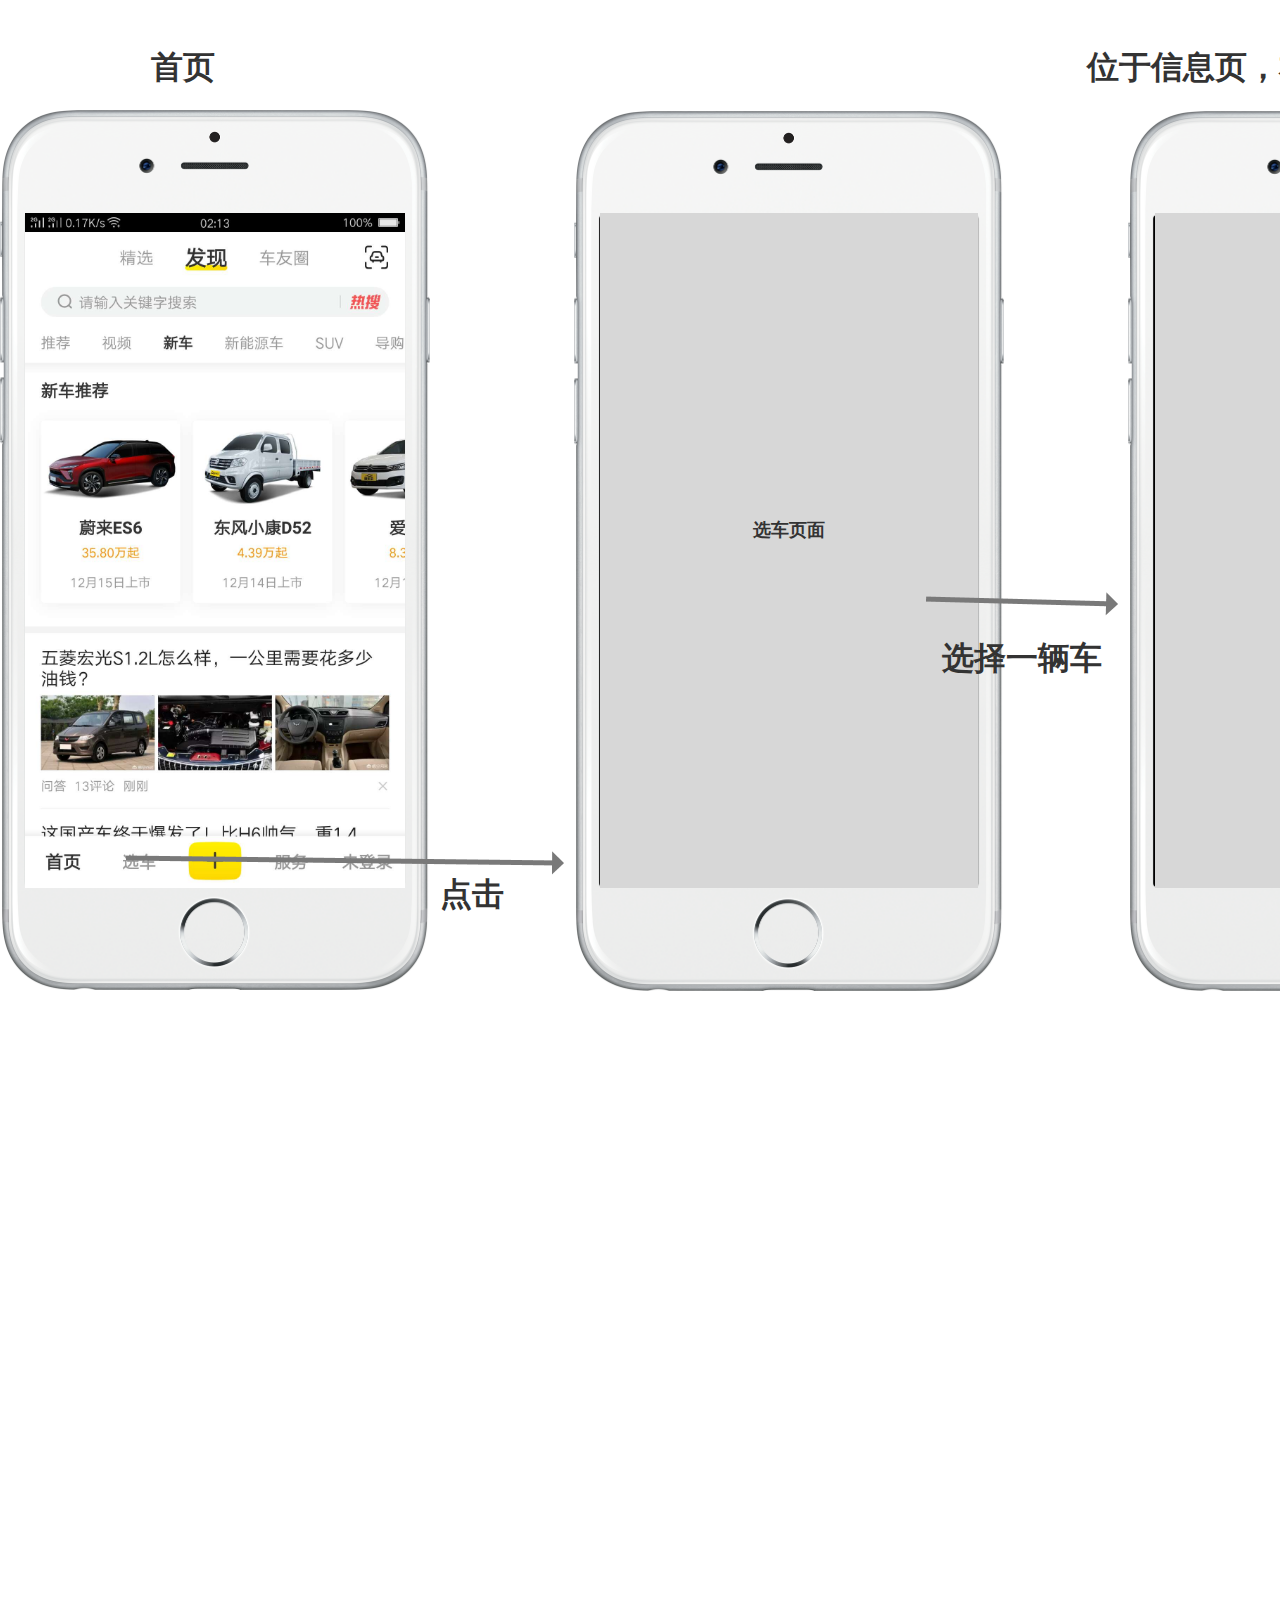
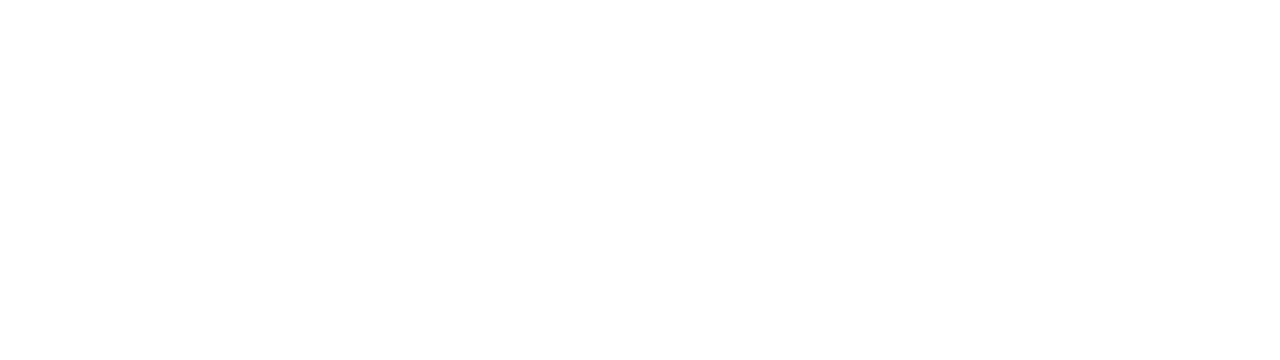
==== new_page_1.html @ f0fcb264 "更改" ====
﻿<!DOCTYPE html>
<html>
  <head>
    <title>New Page 1</title>
    <meta http-equiv="X-UA-Compatible" content="IE=edge"/>
    <meta http-equiv="content-type" content="text/html; charset=utf-8"/>
    <meta name="apple-mobile-web-app-capable" content="yes"/>
    <link href="resources/css/jquery-ui-themes.css" type="text/css" rel="stylesheet"/>
    <link href="resources/css/axure_rp_page.css" type="text/css" rel="stylesheet"/>
    <link href="data/styles.css" type="text/css" rel="stylesheet"/>
    <link href="files/new_page_1/styles.css" type="text/css" rel="stylesheet"/>
    <script src="resources/scripts/jquery-1.7.1.min.js"></script>
    <script src="resources/scripts/jquery-ui-1.8.10.custom.min.js"></script>
    <script src="resources/scripts/prototypePre.js"></script>
    <script src="data/document.js"></script>
    <script src="resources/scripts/prototypePost.js"></script>
    <script src="files/new_page_1/data.js"></script>
    <script type="text/javascript">
      $axure.utils.getTransparentGifPath = function() { return 'resources/images/transparent.gif'; };
      $axure.utils.getOtherPath = function() { return 'resources/Other.html'; };
      $axure.utils.getReloadPath = function() { return 'resources/reload.html'; };
    </script>
  </head>
  <body>
    <div id="base" class="">

      <!-- Unnamed (图片) -->
      <div id="u0" class="ax_default _图片1">
        <img id="u0_img" class="img " src="images/new_page_1/u0.png"/>
      </div>

      <!-- Unnamed (图片) -->
      <div id="u1" class="ax_default _图片">
        <img id="u1_img" class="img " src="images/new_page_1/u1.jpg"/>
      </div>

      <!-- Unnamed (矩形) -->
      <div id="u2" class="ax_default _一级标题">
        <div id="u2_div" class=""></div>
        <div id="u2_text" class="text ">
          <p><span>首页</span></p>
        </div>
      </div>

      <!-- Unnamed (形状) -->
      <div id="u3" class="ax_default arrow">
        <img id="u3_img" class="img " src="images/new_page_1/u3.png"/>
      </div>

      <!-- Unnamed (矩形) -->
      <div id="u4" class="ax_default _一级标题">
        <div id="u4_div" class=""></div>
        <div id="u4_text" class="text ">
          <p><span>点击</span></p>
        </div>
      </div>

      <!-- Unnamed (图片) -->
      <div id="u5" class="ax_default _图片1">
        <img id="u5_img" class="img " src="images/new_page_1/u0.png"/>
      </div>

      <!-- Unnamed (矩形) -->
      <div id="u6" class="ax_default box_3">
        <div id="u6_div" class=""></div>
      </div>

      <!-- Unnamed (矩形) -->
      <div id="u7" class="ax_default _三级标题">
        <div id="u7_div" class=""></div>
        <div id="u7_text" class="text ">
          <p><span>选车页面</span></p>
        </div>
      </div>

      <!-- Unnamed (图片) -->
      <div id="u8" class="ax_default _图片1">
        <img id="u8_img" class="img " src="images/new_page_1/u0.png"/>
      </div>

      <!-- Unnamed (形状) -->
      <div id="u9" class="ax_default arrow">
        <img id="u9_img" class="img " src="images/new_page_1/u9.png"/>
      </div>

      <!-- Unnamed (矩形) -->
      <div id="u10" class="ax_default _一级标题">
        <div id="u10_div" class=""></div>
        <div id="u10_text" class="text ">
          <p><span>选择一辆车</span></p>
        </div>
      </div>

      <!-- Unnamed (矩形) -->
      <div id="u11" class="ax_default box_3">
        <div id="u11_div" class=""></div>
      </div>

      <!-- Unnamed (矩形) -->
      <div id="u12" class="ax_default _三级标题">
        <div id="u12_div" class=""></div>
        <div id="u12_text" class="text ">
          <p><span>车辆信息页</span></p>
        </div>
      </div>

      <!-- Unnamed (椭圆形) -->
      <div id="u13" class="ax_default ellipse">
        <img id="u13_img" class="img " src="images/new_page_1/u13.png"/>
        <div id="u13_text" class="text ">
          <p><span>icon</span></p>
        </div>
      </div>

      <!-- Unnamed (矩形) -->
      <div id="u14" class="ax_default _三级标题">
        <div id="u14_div" class=""></div>
        <div id="u14_text" class="text ">
          <p><span>到店看看</span></p>
        </div>
      </div>

      <!-- Unnamed (形状) -->
      <div id="u15" class="ax_default arrow">
        <img id="u15_img" class="img " src="images/new_page_1/u9.png"/>
      </div>

      <!-- Unnamed (矩形) -->
      <div id="u16" class="ax_default _一级标题">
        <div id="u16_div" class=""></div>
        <div id="u16_text" class="text ">
          <p><span>点击</span></p>
        </div>
      </div>

      <!-- Unnamed (矩形) -->
      <div id="u17" class="ax_default _一级标题">
        <div id="u17_div" class=""></div>
        <div id="u17_text" class="text ">
          <p><span>位于信息页，右下角，用一个icon替代</span></p>
        </div>
      </div>

      <!-- Unnamed (矩形) -->
      <div id="u18" class="ax_default box_3">
        <div id="u18_div" class=""></div>
      </div>

      <!-- Unnamed (矩形) -->
      <div id="u19" class="ax_default _三级标题">
        <div id="u19_div" class=""></div>
        <div id="u19_text" class="text ">
          <p><span>弹出</span></p>
        </div>
      </div>

      <!-- Unnamed (矩形) -->
      <div id="u20" class="ax_default _一级标题">
        <div id="u20_div" class=""></div>
        <div id="u20_text" class="text ">
          <p><span>地理位置授权</span></p>
        </div>
      </div>

      <!-- Unnamed (矩形) -->
      <div id="u21" class="ax_default _二级标题">
        <div id="u21_div" class=""></div>
        <div id="u21_text" class="text ">
          <p><span>允许懂车帝访问你的当前位置</span></p>
        </div>
      </div>

      <!-- Unnamed (矩形) -->
      <div id="u22" class="ax_default _三级标题">
        <div id="u22_div" class=""></div>
        <div id="u22_text" class="text ">
          <p><span>去设置</span></p>
        </div>
      </div>

      <!-- Unnamed (矩形) -->
      <div id="u23" class="ax_default _三级标题">
        <div id="u23_div" class=""></div>
        <div id="u23_text" class="text ">
          <p><span>是</span></p>
        </div>
      </div>

      <!-- Unnamed (矩形) -->
      <div id="u24" class="ax_default _三级标题">
        <div id="u24_div" class=""></div>
        <div id="u24_text" class="text ">
          <p><span>否</span></p>
        </div>
      </div>

      <!-- Unnamed (矩形) -->
      <div id="u25" class="ax_default _一级标题">
        <div id="u25_div" class=""></div>
        <div id="u25_text" class="text ">
          <p><span>点击</span></p>
        </div>
      </div>

      <!-- Unnamed (形状) -->
      <div id="u26" class="ax_default arrow">
        <img id="u26_img" class="img " src="images/new_page_1/u26.png"/>
      </div>

      <!-- Unnamed (图片) -->
      <div id="u27" class="ax_default _图片1">
        <img id="u27_img" class="img " src="images/new_page_1/u0.png"/>
      </div>

      <!-- Unnamed (图片) -->
      <div id="u28" class="ax_default _图片">
        <img id="u28_img" class="img " src="images/new_page_1/u28.jpg"/>
      </div>

      <!-- Unnamed (矩形) -->
      <div id="u29" class="ax_default box_1">
        <img id="u29_img" class="img " src="images/new_page_1/u29.png"/>
      </div>

      <!-- Unnamed (矩形) -->
      <div id="u30" class="ax_default _三级标题">
        <div id="u30_div" class=""></div>
        <div id="u30_text" class="text ">
          <p><span>你的当前位置</span></p>
        </div>
      </div>

      <!-- Unnamed (形状) -->
      <div id="u31" class="ax_default icon">
        <img id="u31_img" class="img " src="images/new_page_1/u31.png"/>
      </div>

      <!-- Unnamed (矩形) -->
      <div id="u32" class="ax_default box_1">
        <img id="u32_img" class="img " src="images/new_page_1/u32.png"/>
      </div>

      <!-- Unnamed (矩形) -->
      <div id="u33" class="ax_default _三级标题">
        <div id="u33_div" class=""></div>
        <div id="u33_text" class="text ">
          <p><span>你</span></p><p><span>附</span></p><p><span>近</span></p><p><span>的</span></p><p><span>4</span></p><p><span>S</span></p><p><span>店</span></p>
        </div>
      </div>

      <!-- Unnamed (矩形) -->
      <div id="u34" class="ax_default box_1">
        <div id="u34_div" class=""></div>
        <div id="u34_text" class="text ">
          <p><span>店面信息</span></p>
        </div>
      </div>
    </div>
  </body>
</html>
---- resources/css/axure_rp_page.css ----
﻿/* so the window resize fires within a frame in IE7 */
html, body {
    height: 100%;
}

a {
    color: inherit;
}

p {
    margin: 0px;
    text-rendering: optimizeLegibility;
    font-feature-settings: "kern" 1;
    -webkit-font-feature-settings: "kern";
    -moz-font-feature-settings: "kern";
    -moz-font-feature-settings: "kern=1";
    font-kerning: normal;
}

iframe {
    background: #FFFFFF;
}

/* to match IE with C, FF */
input {
    padding: 1px 0px 1px 0px;
    box-sizing: border-box;
    -moz-box-sizing: border-box;
}

textarea {
    margin: 0px;
    box-sizing: border-box;
    -moz-box-sizing: border-box;
}

div.intcases {
    font-family: arial; 
    font-size: 12px;
    text-align:left; 
    border:1px solid #AAA; 
    background:#FFF none repeat scroll 0% 0%; 
    z-index:9999; 
    visibility:hidden; 
    position:absolute;
    padding: 0px;
    border-radius: 3px;
    white-space: nowrap;
}

div.intcaselink {
    cursor: pointer;
    padding: 3px 8px 3px 8px;
    margin: 5px;
    background:#EEE none repeat scroll 0% 0%; 
    border:1px solid #AAA;
    border-radius: 3px;
}

div.refpageimage {
    position: absolute;
    left: 0px;
    top: 0px;
    font-size: 0px;
    width: 16px;
    height: 16px;
    cursor: pointer;
    background-image: url(images/newwindow.gif);
    background-repeat: no-repeat;
}

div.annnoteimage {
    position: absolute;
    left: 0px;
    top: 0px;
    font-size: 0px;
    /*width: 16px;
    height: 12px;*/
    cursor: help;
    /*background-image: url(images/note.gif);*/
    /*background-repeat: no-repeat;*/
    width: 13px;
    height: 12px;
    padding-top: 1px;
    text-align: center;
    background-color: #138CDD;
    -moz-box-shadow: 1px 1px 3px #aaa;
    -webkit-box-shadow: 1px 1px 3px #aaa;
    box-shadow: 1px 1px 3px #aaa;
}

div.annnoteline {
    display: inline-block;
    width: 9px;
    height: 1px;
    border-bottom: 1px solid white;
    margin-top: 1px;
}

div.annnotelabel {
    position: absolute;
    left: 0px;
    top: 0px;
    font-family: Helvetica,Arial;
    font-size: 10px;
    /*border: 1px solid rgb(166,221,242);*/
    cursor: help;
    /*background:rgb(0,157,217) none repeat scroll 0% 0%;*/ 
    padding: 1px 3px 1px 3px;
    white-space: nowrap;
    color: white;
    
    background-color: #138CDD;
    -moz-box-shadow: 1px 1px 3px #aaa;
    -webkit-box-shadow: 1px 1px 3px #aaa;
    box-shadow: 1px 1px 3px #aaa;
}

.annotation {
    font-size: 12px;
    padding-left: 2px;
    margin-bottom: 5px;
}

.annotationName {
    /*font-size: 13px;
    font-weight: bold;
    margin-bottom: 3px;
    white-space: nowrap;*/

    font-family: 'Trebuchet MS';
    font-size: 14px;
    font-weight: bold;
    margin-bottom: 5px;
    white-space: nowrap;
}

.annotationValue {
    font-family: Arial, Helvetica, Sans-Serif;
    font-size: 12px;
    color: #4a4a4a;
    line-height: 21px;
    margin-bottom: 20px;
}

.noteLink {
    text-decoration: inherit;
    color: inherit;
}

.noteLink:hover {
    background-color: white;
}

/* this is a fix for the issue where dialogs jump around and takes the text-align from the body */
.dialogFix {
    position:absolute;
    text-align:left;
    border: 1px solid #8f949a;
}


@keyframes pulsate {
  from {
    box-shadow: 0 0 10px #15d6ba;
  }
  to {
    box-shadow: 0 0 20px #15d6ba;
  }
}

@-webkit-keyframes pulsate {
  from {
    -webkit-box-shadow: 0 0 10px #15d6ba;
    box-shadow: 0 0 10px #15d6ba;
  }
  to {
    -webkit-box-shadow: 0 0 20px #15d6ba;
    box-shadow: 0 0 20px #15d6ba;
  }
}
 
@-moz-keyframes pulsate {
  from {
    -moz-box-shadow: 0 0 10px #15d6ba;
    box-shadow: 0 0 10px #15d6ba;
  }
  to {
    -moz-box-shadow: 0 0 20px #15d6ba;
    box-shadow: 0 0 20px #15d6ba;
  }
}

.legacyPulsateBorder {
    /*border: 5px solid #15d6ba;
    margin: -5px;*/
    -moz-box-shadow: 0 0 10px 3px #15d6ba;
    box-shadow: 0 0 10px 3px #15d6ba;
}

.pulsateBorder {
  animation-name: pulsate;
  animation-timing-function: ease-in-out;
  animation-duration: 0.9s;
  animation-iteration-count: infinite;
  animation-direction: alternate;
  
  -webkit-animation-name: pulsate;
  -webkit-animation-timing-function: ease-in-out;
  -webkit-animation-duration: 0.9s;
  -webkit-animation-iteration-count: infinite;
  -webkit-animation-direction: alternate;

  -moz-animation-name: pulsate;
  -moz-animation-timing-function: ease-in-out;
  -moz-animation-duration: 0.9s;
  -moz-animation-iteration-count: infinite;
  -moz-animation-direction: alternate;
}

.ax_default_hidden, .ax_default_unplaced{
    display: none;
    visibility: hidden;
}

.widgetNoteSelected {
    -moz-box-shadow: 0 0 10px 3px #138CDD;
    box-shadow: 0 0 10px 3px #138CDD;
    /*-moz-box-shadow: 0 0 20px #3915d6;
    box-shadow: 0 0 20px #3915d6;*/
    /*border: 3px solid #3915d6;*/
    /*margin: -3px;*/
}


.singleImg {
    display: none;
    visibility: hidden;
}
---- data/styles.css ----
﻿.ax_default {
  font-family:'Arial Normal', 'Arial';
  font-weight:400;
  font-style:normal;
  font-size:13px;
  color:#333333;
  text-align:center;
  line-height:normal;
}
._形状 {
}
.box_1 {
}
.box_2 {
}
.box_3 {
}
.ellipse {
}
._图片 {
}
.placeholder {
}
.primary_button {
  color:#FFFFFF;
}
.link_button {
  color:#169BD5;
}
._一级标题 {
  font-family:'Arial Normal', 'Arial';
  font-weight:bold;
  font-style:normal;
  font-size:32px;
  text-align:left;
}
._二级标题 {
  font-family:'Arial Normal', 'Arial';
  font-weight:bold;
  font-style:normal;
  font-size:24px;
  text-align:left;
}
._三级标题 {
  font-family:'Arial Normal', 'Arial';
  font-weight:bold;
  font-style:normal;
  font-size:18px;
  text-align:left;
}
._四级标题 {
  font-family:'Arial Normal', 'Arial';
  font-weight:bold;
  font-style:normal;
  font-size:14px;
  text-align:left;
}
._五级标题 {
  font-family:'Arial Normal', 'Arial';
  font-weight:bold;
  font-style:normal;
  text-align:left;
}
._六级标题 {
  font-family:'Arial Normal', 'Arial';
  font-weight:bold;
  font-style:normal;
  font-size:10px;
  text-align:left;
}
._文本段落 {
  text-align:left;
}
._连接线 {
}
.sticky_2 {
  text-align:left;
}
.sticky_3 {
  text-align:left;
}
.arrow {
}
.droplist {
  color:#000000;
  text-align:left;
}
._流程形状 {
}
._图片1 {
  color:#000000;
}
.icon {
}
---- files/new_page_1/styles.css ----
﻿body {
  margin:0px;
  background-image:none;
  position:static;
  left:auto;
  width:2347px;
  margin-left:0;
  margin-right:0;
  text-align:left;
}
#base {
  position:absolute;
  z-index:0;
}
#u0_img {
  border-width:0px;
  position:absolute;
  left:0px;
  top:0px;
  width:430px;
  height:880px;
}
#u0 {
  border-width:0px;
  position:absolute;
  left:0px;
  top:110px;
  width:430px;
  height:880px;
}
#u0_text {
  border-width:0px;
  position:absolute;
  left:0px;
  top:0px;
  width:0px;
  visibility:hidden;
  word-wrap:break-word;
}
#u1_img {
  border-width:0px;
  position:absolute;
  left:0px;
  top:0px;
  width:380px;
  height:675px;
}
#u1 {
  border-width:0px;
  position:absolute;
  left:25px;
  top:213px;
  width:380px;
  height:675px;
}
#u1_text {
  border-width:0px;
  position:absolute;
  left:0px;
  top:0px;
  width:0px;
  visibility:hidden;
  word-wrap:break-word;
}
#u2_div {
  border-width:0px;
  position:absolute;
  left:0px;
  top:0px;
  width:65px;
  height:37px;
  background:inherit;
  background-color:rgba(255, 255, 255, 0);
  border:none;
  border-radius:0px;
  -moz-box-shadow:none;
  -webkit-box-shadow:none;
  box-shadow:none;
  font-family:'Arial Negreta', 'Arial Normal', 'Arial';
  font-weight:700;
  font-style:normal;
}
#u2 {
  border-width:0px;
  position:absolute;
  left:151px;
  top:46px;
  width:65px;
  height:37px;
  font-family:'Arial Negreta', 'Arial Normal', 'Arial';
  font-weight:700;
  font-style:normal;
}
#u2_text {
  border-width:0px;
  position:absolute;
  left:0px;
  top:0px;
  width:65px;
  white-space:nowrap;
}
#u3_img {
  border-width:0px;
  position:absolute;
  left:-2px;
  top:-13px;
  width:453px;
  height:31px;
}
#u3 {
  border-width:0px;
  position:absolute;
  left:126px;
  top:858px;
  width:438px;
  height:5px;
}
#u3_text {
  border-width:0px;
  position:absolute;
  left:0px;
  top:0px;
  width:0px;
  visibility:hidden;
  word-wrap:break-word;
}
#u4_div {
  border-width:0px;
  position:absolute;
  left:0px;
  top:0px;
  width:65px;
  height:37px;
  background:inherit;
  background-color:rgba(255, 255, 255, 0);
  border:none;
  border-radius:0px;
  -moz-box-shadow:none;
  -webkit-box-shadow:none;
  box-shadow:none;
  font-family:'Arial Negreta', 'Arial Normal', 'Arial';
  font-weight:700;
  font-style:normal;
}
#u4 {
  border-width:0px;
  position:absolute;
  left:440px;
  top:873px;
  width:65px;
  height:37px;
  font-family:'Arial Negreta', 'Arial Normal', 'Arial';
  font-weight:700;
  font-style:normal;
}
#u4_text {
  border-width:0px;
  position:absolute;
  left:0px;
  top:0px;
  width:65px;
  white-space:nowrap;
}
#u5_img {
  border-width:0px;
  position:absolute;
  left:0px;
  top:0px;
  width:430px;
  height:880px;
}
#u5 {
  border-width:0px;
  position:absolute;
  left:574px;
  top:111px;
  width:430px;
  height:880px;
}
#u5_text {
  border-width:0px;
  position:absolute;
  left:0px;
  top:0px;
  width:0px;
  visibility:hidden;
  word-wrap:break-word;
}
#u6_div {
  border-width:0px;
  position:absolute;
  left:0px;
  top:0px;
  width:378px;
  height:675px;
  background:inherit;
  background-color:rgba(215, 215, 215, 1);
  border:none;
  border-radius:0px;
  -moz-box-shadow:none;
  -webkit-box-shadow:none;
  box-shadow:none;
}
#u6 {
  border-width:0px;
  position:absolute;
  left:600px;
  top:213px;
  width:378px;
  height:675px;
}
#u6_text {
  border-width:0px;
  position:absolute;
  left:0px;
  top:0px;
  width:0px;
  visibility:hidden;
  word-wrap:break-word;
}
#u7_div {
  border-width:0px;
  position:absolute;
  left:0px;
  top:0px;
  width:73px;
  height:22px;
  background:inherit;
  background-color:rgba(255, 255, 255, 0);
  border:none;
  border-radius:0px;
  -moz-box-shadow:none;
  -webkit-box-shadow:none;
  box-shadow:none;
  font-family:'Arial Negreta', 'Arial Normal', 'Arial';
  font-weight:700;
  font-style:normal;
}
#u7 {
  border-width:0px;
  position:absolute;
  left:753px;
  top:518px;
  width:73px;
  height:22px;
  font-family:'Arial Negreta', 'Arial Normal', 'Arial';
  font-weight:700;
  font-style:normal;
}
#u7_text {
  border-width:0px;
  position:absolute;
  left:0px;
  top:0px;
  width:73px;
  white-space:nowrap;
}
#u8_img {
  border-width:0px;
  position:absolute;
  left:0px;
  top:0px;
  width:430px;
  height:880px;
}
#u8 {
  border-width:0px;
  position:absolute;
  left:1128px;
  top:111px;
  width:430px;
  height:880px;
}
#u8_text {
  border-width:0px;
  position:absolute;
  left:0px;
  top:0px;
  width:0px;
  visibility:hidden;
  word-wrap:break-word;
}
#u9_img {
  border-width:0px;
  position:absolute;
  left:-2px;
  top:-13px;
  width:207px;
  height:31px;
}
#u9 {
  border-width:0px;
  position:absolute;
  left:926px;
  top:599px;
  width:192px;
  height:5px;
}
#u9_text {
  border-width:0px;
  position:absolute;
  left:0px;
  top:0px;
  width:0px;
  visibility:hidden;
  word-wrap:break-word;
}
#u10_div {
  border-width:0px;
  position:absolute;
  left:0px;
  top:0px;
  width:161px;
  height:37px;
  background:inherit;
  background-color:rgba(255, 255, 255, 0);
  border:none;
  border-radius:0px;
  -moz-box-shadow:none;
  -webkit-box-shadow:none;
  box-shadow:none;
  font-family:'Arial Negreta', 'Arial Normal', 'Arial';
  font-weight:700;
  font-style:normal;
}
#u10 {
  border-width:0px;
  position:absolute;
  left:942px;
  top:637px;
  width:161px;
  height:37px;
  font-family:'Arial Negreta', 'Arial Normal', 'Arial';
  font-weight:700;
  font-style:normal;
}
#u10_text {
  border-width:0px;
  position:absolute;
  left:0px;
  top:0px;
  width:161px;
  white-space:nowrap;
}
#u11_div {
  border-width:0px;
  position:absolute;
  left:0px;
  top:0px;
  width:378px;
  height:675px;
  background:inherit;
  background-color:rgba(215, 215, 215, 1);
  border:none;
  border-radius:0px;
  -moz-box-shadow:none;
  -webkit-box-shadow:none;
  box-shadow:none;
}
#u11 {
  border-width:0px;
  position:absolute;
  left:1155px;
  top:213px;
  width:378px;
  height:675px;
}
#u11_text {
  border-width:0px;
  position:absolute;
  left:0px;
  top:0px;
  width:0px;
  visibility:hidden;
  word-wrap:break-word;
}
#u12_div {
  border-width:0px;
  position:absolute;
  left:0px;
  top:0px;
  width:91px;
  height:22px;
  background:inherit;
  background-color:rgba(255, 255, 255, 0);
  border:none;
  border-radius:0px;
  -moz-box-shadow:none;
  -webkit-box-shadow:none;
  box-shadow:none;
  font-family:'Arial Negreta', 'Arial Normal', 'Arial';
  font-weight:700;
  font-style:normal;
}
#u12 {
  border-width:0px;
  position:absolute;
  left:1308px;
  top:518px;
  width:91px;
  height:22px;
  font-family:'Arial Negreta', 'Arial Normal', 'Arial';
  font-weight:700;
  font-style:normal;
}
#u12_text {
  border-width:0px;
  position:absolute;
  left:0px;
  top:0px;
  width:91px;
  white-space:nowrap;
}
#u13_img {
  border-width:0px;
  position:absolute;
  left:0px;
  top:0px;
  width:76px;
  height:72px;
}
#u13 {
  border-width:0px;
  position:absolute;
  left:1444px;
  top:791px;
  width:76px;
  height:72px;
}
#u13_text {
  border-width:0px;
  position:absolute;
  left:2px;
  top:28px;
  width:72px;
  word-wrap:break-word;
}
#u14_div {
  border-width:0px;
  position:absolute;
  left:0px;
  top:0px;
  width:73px;
  height:22px;
  background:inherit;
  background-color:rgba(255, 255, 255, 0);
  border:none;
  border-radius:0px;
  -moz-box-shadow:none;
  -webkit-box-shadow:none;
  box-shadow:none;
  font-family:'Arial Normal', 'Arial';
  font-weight:400;
  font-style:normal;
}
#u14 {
  border-width:0px;
  position:absolute;
  left:1447px;
  top:863px;
  width:73px;
  height:22px;
  font-family:'Arial Normal', 'Arial';
  font-weight:400;
  font-style:normal;
}
#u14_text {
  border-width:0px;
  position:absolute;
  left:0px;
  top:0px;
  width:73px;
  white-space:nowrap;
}
#u15_img {
  border-width:0px;
  position:absolute;
  left:-2px;
  top:-13px;
  width:207px;
  height:31px;
}
#u15 {
  border-width:0px;
  position:absolute;
  left:1512px;
  top:825px;
  width:192px;
  height:5px;
}
#u15_text {
  border-width:0px;
  position:absolute;
  left:0px;
  top:0px;
  width:0px;
  visibility:hidden;
  word-wrap:break-word;
}
#u16_div {
  border-width:0px;
  position:absolute;
  left:0px;
  top:0px;
  width:65px;
  height:37px;
  background:inherit;
  background-color:rgba(255, 255, 255, 0);
  border:none;
  border-radius:0px;
  -moz-box-shadow:none;
  -webkit-box-shadow:none;
  box-shadow:none;
  font-family:'Arial Negreta', 'Arial Normal', 'Arial';
  font-weight:700;
  font-style:normal;
}
#u16 {
  border-width:0px;
  position:absolute;
  left:1558px;
  top:856px;
  width:65px;
  height:37px;
  font-family:'Arial Negreta', 'Arial Normal', 'Arial';
  font-weight:700;
  font-style:normal;
}
#u16_text {
  border-width:0px;
  position:absolute;
  left:0px;
  top:0px;
  width:65px;
  white-space:nowrap;
}
#u17_div {
  border-width:0px;
  position:absolute;
  left:0px;
  top:0px;
  width:547px;
  height:37px;
  background:inherit;
  background-color:rgba(255, 255, 255, 0);
  border:none;
  border-radius:0px;
  -moz-box-shadow:none;
  -webkit-box-shadow:none;
  box-shadow:none;
  font-family:'Arial Negreta', 'Arial Normal', 'Arial';
  font-weight:700;
  font-style:normal;
}
#u17 {
  border-width:0px;
  position:absolute;
  left:1087px;
  top:46px;
  width:547px;
  height:37px;
  font-family:'Arial Negreta', 'Arial Normal', 'Arial';
  font-weight:700;
  font-style:normal;
}
#u17_text {
  border-width:0px;
  position:absolute;
  left:0px;
  top:0px;
  width:547px;
  white-space:nowrap;
}
#u18_div {
  border-width:0px;
  position:absolute;
  left:0px;
  top:0px;
  width:566px;
  height:285px;
  background:inherit;
  background-color:rgba(215, 215, 215, 1);
  border:none;
  border-radius:0px;
  -moz-box-shadow:none;
  -webkit-box-shadow:none;
  box-shadow:none;
}
#u18 {
  border-width:0px;
  position:absolute;
  left:1776px;
  top:518px;
  width:566px;
  height:285px;
}
#u18_text {
  border-width:0px;
  position:absolute;
  left:0px;
  top:0px;
  width:0px;
  visibility:hidden;
  word-wrap:break-word;
}
#u19_div {
  border-width:0px;
  position:absolute;
  left:0px;
  top:0px;
  width:37px;
  height:22px;
  background:inherit;
  background-color:rgba(255, 255, 255, 0);
  border:none;
  border-radius:0px;
  -moz-box-shadow:none;
  -webkit-box-shadow:none;
  box-shadow:none;
  font-family:'Arial Negreta', 'Arial Normal', 'Arial';
  font-weight:700;
  font-style:normal;
}
#u19 {
  border-width:0px;
  position:absolute;
  left:1997px;
  top:464px;
  width:37px;
  height:22px;
  font-family:'Arial Negreta', 'Arial Normal', 'Arial';
  font-weight:700;
  font-style:normal;
}
#u19_text {
  border-width:0px;
  position:absolute;
  left:0px;
  top:0px;
  width:37px;
  white-space:nowrap;
}
#u20_div {
  border-width:0px;
  position:absolute;
  left:0px;
  top:0px;
  width:193px;
  height:37px;
  background:inherit;
  background-color:rgba(255, 255, 255, 0);
  border:none;
  border-radius:0px;
  -moz-box-shadow:none;
  -webkit-box-shadow:none;
  box-shadow:none;
  font-family:'Arial Negreta', 'Arial Normal', 'Arial';
  font-weight:700;
  font-style:normal;
}
#u20 {
  border-width:0px;
  position:absolute;
  left:1832px;
  top:567px;
  width:193px;
  height:37px;
  font-family:'Arial Negreta', 'Arial Normal', 'Arial';
  font-weight:700;
  font-style:normal;
}
#u20_text {
  border-width:0px;
  position:absolute;
  left:0px;
  top:0px;
  width:193px;
  white-space:nowrap;
}
#u21_div {
  border-width:0px;
  position:absolute;
  left:0px;
  top:0px;
  width:313px;
  height:28px;
  background:inherit;
  background-color:rgba(255, 255, 255, 0);
  border:none;
  border-radius:0px;
  -moz-box-shadow:none;
  -webkit-box-shadow:none;
  box-shadow:none;
  font-family:'Arial Normal', 'Arial';
  font-weight:400;
  font-style:normal;
  color:#FFFFFF;
}
#u21 {
  border-width:0px;
  position:absolute;
  left:1832px;
  top:637px;
  width:313px;
  height:28px;
  font-family:'Arial Normal', 'Arial';
  font-weight:400;
  font-style:normal;
  color:#FFFFFF;
}
#u21_text {
  border-width:0px;
  position:absolute;
  left:0px;
  top:0px;
  width:313px;
  white-space:nowrap;
}
#u22_div {
  border-width:0px;
  position:absolute;
  left:0px;
  top:0px;
  width:55px;
  height:22px;
  background:inherit;
  background-color:rgba(255, 255, 255, 0);
  border:none;
  border-radius:0px;
  -moz-box-shadow:none;
  -webkit-box-shadow:none;
  box-shadow:none;
  font-family:'Arial Negreta', 'Arial Normal', 'Arial';
  font-weight:700;
  font-style:normal;
}
#u22 {
  border-width:0px;
  position:absolute;
  left:2104px;
  top:754px;
  width:55px;
  height:22px;
  font-family:'Arial Negreta', 'Arial Normal', 'Arial';
  font-weight:700;
  font-style:normal;
}
#u22_text {
  border-width:0px;
  position:absolute;
  left:0px;
  top:0px;
  width:55px;
  white-space:nowrap;
}
#u23_div {
  border-width:0px;
  position:absolute;
  left:0px;
  top:0px;
  width:19px;
  height:22px;
  background:inherit;
  background-color:rgba(255, 255, 255, 0);
  border:none;
  border-radius:0px;
  -moz-box-shadow:none;
  -webkit-box-shadow:none;
  box-shadow:none;
  font-family:'Arial Negreta', 'Arial Normal', 'Arial';
  font-weight:700;
  font-style:normal;
}
#u23 {
  border-width:0px;
  position:absolute;
  left:2196px;
  top:754px;
  width:19px;
  height:22px;
  font-family:'Arial Negreta', 'Arial Normal', 'Arial';
  font-weight:700;
  font-style:normal;
}
#u23_text {
  border-width:0px;
  position:absolute;
  left:0px;
  top:0px;
  width:19px;
  white-space:nowrap;
}
#u24_div {
  border-width:0px;
  position:absolute;
  left:0px;
  top:0px;
  width:19px;
  height:22px;
  background:inherit;
  background-color:rgba(255, 255, 255, 0);
  border:none;
  border-radius:0px;
  -moz-box-shadow:none;
  -webkit-box-shadow:none;
  box-shadow:none;
  font-family:'Arial Negreta', 'Arial Normal', 'Arial';
  font-weight:700;
  font-style:normal;
}
#u24 {
  border-width:0px;
  position:absolute;
  left:2258px;
  top:754px;
  width:19px;
  height:22px;
  font-family:'Arial Negreta', 'Arial Normal', 'Arial';
  font-weight:700;
  font-style:normal;
}
#u24_text {
  border-width:0px;
  position:absolute;
  left:0px;
  top:0px;
  width:19px;
  white-space:nowrap;
}
#u25_div {
  border-width:0px;
  position:absolute;
  left:0px;
  top:0px;
  width:65px;
  height:37px;
  background:inherit;
  background-color:rgba(255, 255, 255, 0);
  border:none;
  border-radius:0px;
  -moz-box-shadow:none;
  -webkit-box-shadow:none;
  box-shadow:none;
  font-family:'Arial Negreta', 'Arial Normal', 'Arial';
  font-weight:700;
  font-style:normal;
}
#u25 {
  border-width:0px;
  position:absolute;
  left:2188px;
  top:905px;
  width:65px;
  height:37px;
  font-family:'Arial Negreta', 'Arial Normal', 'Arial';
  font-weight:700;
  font-style:normal;
}
#u25_text {
  border-width:0px;
  position:absolute;
  left:0px;
  top:0px;
  width:65px;
  white-space:nowrap;
}
#u26_img {
  border-width:0px;
  position:absolute;
  left:-2px;
  top:-2px;
  width:72px;
  height:322px;
}
#u26 {
  border-width:0px;
  position:absolute;
  left:2196px;
  top:763px;
  width:57px;
  height:307px;
}
#u26_text {
  border-width:0px;
  position:absolute;
  left:0px;
  top:0px;
  width:0px;
  visibility:hidden;
  word-wrap:break-word;
}
#u27_img {
  border-width:0px;
  position:absolute;
  left:0px;
  top:0px;
  width:430px;
  height:880px;
}
#u27 {
  border-width:0px;
  position:absolute;
  left:1917px;
  top:1080px;
  width:430px;
  height:880px;
}
#u27_text {
  border-width:0px;
  position:absolute;
  left:0px;
  top:0px;
  width:0px;
  visibility:hidden;
  word-wrap:break-word;
}
#u28_img {
  border-width:0px;
  position:absolute;
  left:0px;
  top:0px;
  width:382px;
  height:673px;
}
#u28 {
  border-width:0px;
  position:absolute;
  left:1940px;
  top:1185px;
  width:382px;
  height:673px;
}
#u28_text {
  border-width:0px;
  position:absolute;
  left:0px;
  top:0px;
  width:0px;
  visibility:hidden;
  word-wrap:break-word;
}
#u29_img {
  border-width:0px;
  position:absolute;
  left:0px;
  top:0px;
  width:382px;
  height:86px;
}
#u29 {
  border-width:0px;
  position:absolute;
  left:1940px;
  top:1205px;
  width:382px;
  height:86px;
}
#u29_text {
  border-width:0px;
  position:absolute;
  left:0px;
  top:0px;
  width:0px;
  visibility:hidden;
  word-wrap:break-word;
}
#u30_div {
  border-width:0px;
  position:absolute;
  left:0px;
  top:0px;
  width:109px;
  height:22px;
  background:inherit;
  background-color:rgba(255, 255, 255, 0);
  border:none;
  border-radius:0px;
  -moz-box-shadow:none;
  -webkit-box-shadow:none;
  box-shadow:none;
  font-family:'Arial Negreta', 'Arial Normal', 'Arial';
  font-weight:700;
  font-style:normal;
}
#u30 {
  border-width:0px;
  position:absolute;
  left:2077px;
  top:1237px;
  width:109px;
  height:22px;
  font-family:'Arial Negreta', 'Arial Normal', 'Arial';
  font-weight:700;
  font-style:normal;
}
#u30_text {
  border-width:0px;
  position:absolute;
  left:0px;
  top:0px;
  width:109px;
  white-space:nowrap;
}
#u31_img {
  border-width:0px;
  position:absolute;
  left:0px;
  top:0px;
  width:19px;
  height:39px;
}
#u31 {
  border-width:0px;
  position:absolute;
  left:1959px;
  top:1229px;
  width:19px;
  height:39px;
}
#u31_text {
  border-width:0px;
  position:absolute;
  left:0px;
  top:0px;
  width:0px;
  visibility:hidden;
  word-wrap:break-word;
}
#u32_img {
  border-width:0px;
  position:absolute;
  left:0px;
  top:0px;
  width:64px;
  height:170px;
}
#u32 {
  border-width:0px;
  position:absolute;
  left:2258px;
  top:1288px;
  width:64px;
  height:170px;
}
#u32_text {
  border-width:0px;
  position:absolute;
  left:0px;
  top:0px;
  width:0px;
  visibility:hidden;
  word-wrap:break-word;
}
#u33_div {
  border-width:0px;
  position:absolute;
  left:0px;
  top:0px;
  width:19px;
  height:154px;
  background:inherit;
  background-color:rgba(255, 255, 255, 0);
  border:none;
  border-radius:0px;
  -moz-box-shadow:none;
  -webkit-box-shadow:none;
  box-shadow:none;
  font-family:'Arial Normal', 'Arial';
  font-weight:400;
  font-style:normal;
}
#u33 {
  border-width:0px;
  position:absolute;
  left:2281px;
  top:1288px;
  width:19px;
  height:154px;
  font-family:'Arial Normal', 'Arial';
  font-weight:400;
  font-style:normal;
}
#u33_text {
  border-width:0px;
  position:absolute;
  left:0px;
  top:0px;
  width:19px;
  white-space:nowrap;
}
#u34_div {
  border-width:0px;
  position:absolute;
  left:0px;
  top:0px;
  width:382px;
  height:108px;
  background:inherit;
  background-color:rgba(255, 255, 255, 1);
  border:none;
  border-radius:0px;
  -moz-box-shadow:none;
  -webkit-box-shadow:none;
  box-shadow:none;
}
#u34 {
  border-width:0px;
  position:absolute;
  left:1940px;
  top:1750px;
  width:382px;
  height:108px;
}
#u34_text {
  border-width:0px;
  position:absolute;
  left:2px;
  top:46px;
  width:378px;
  word-wrap:break-word;
}
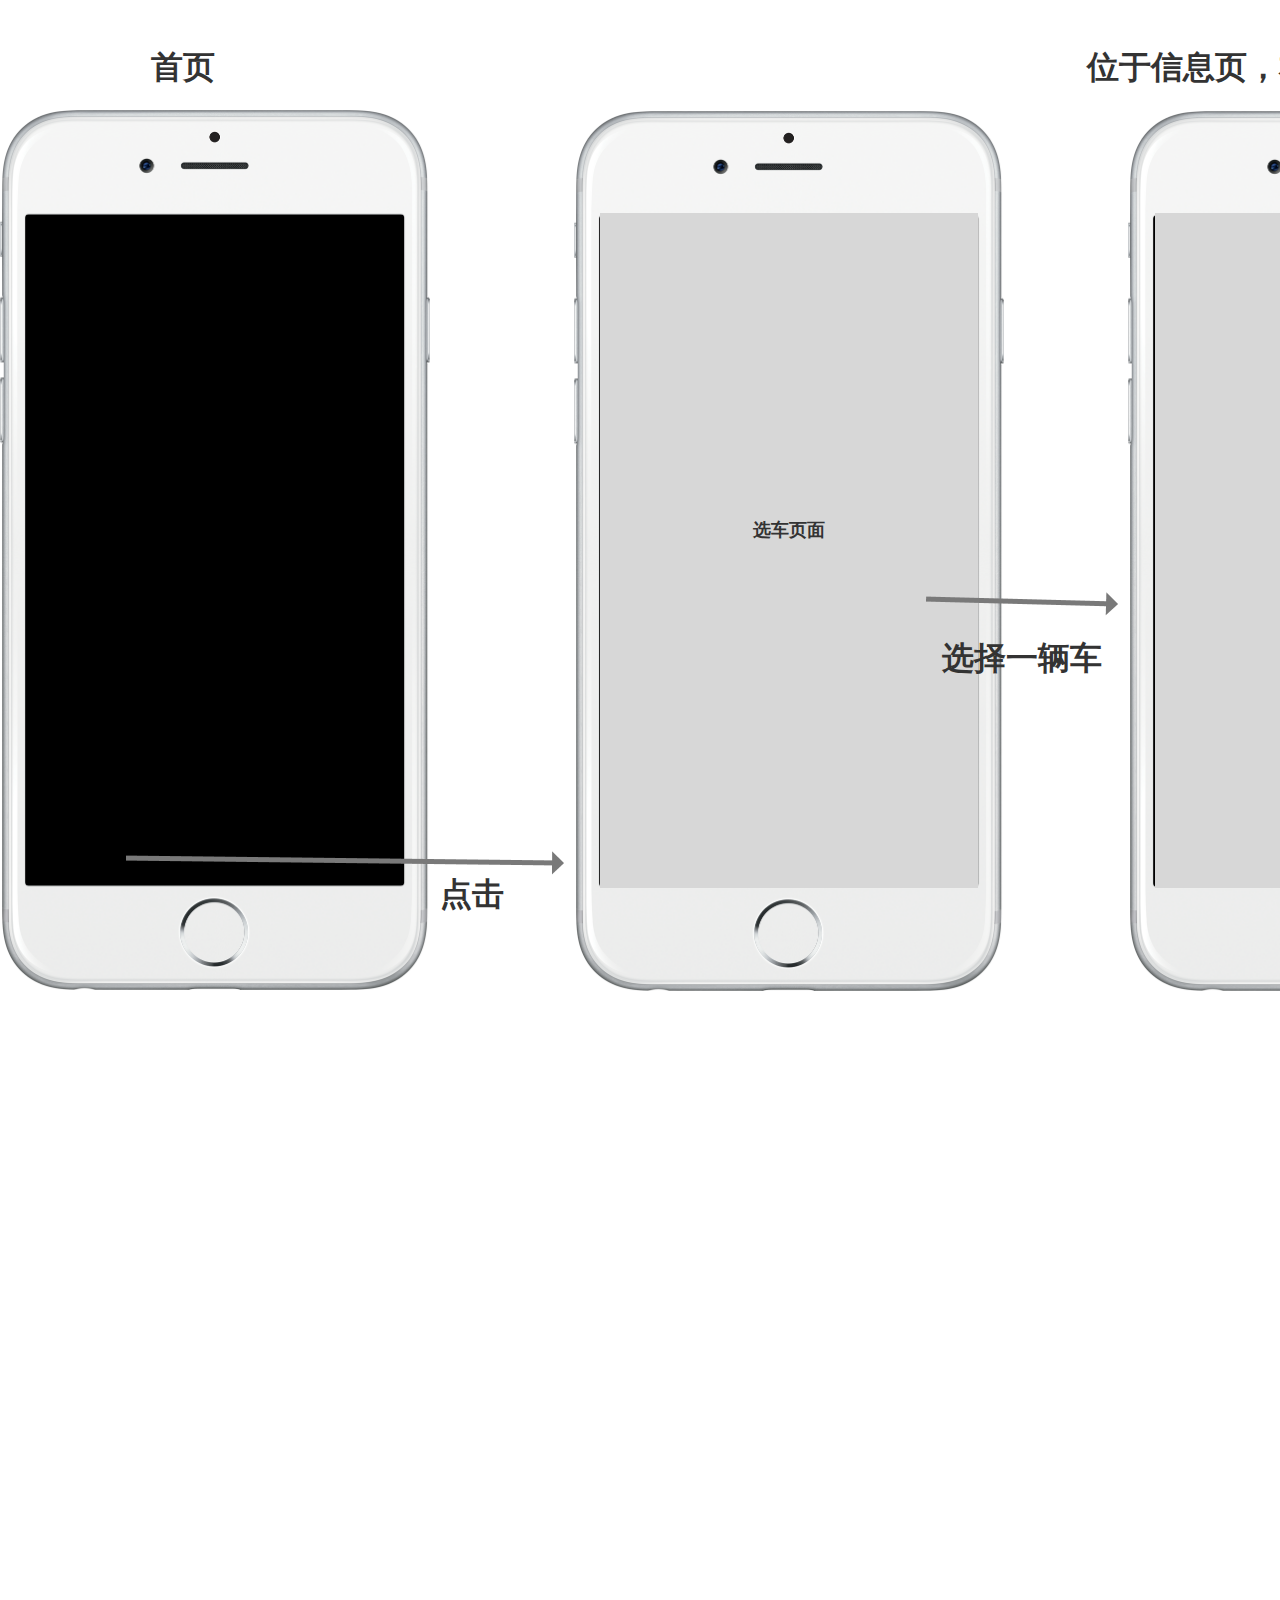
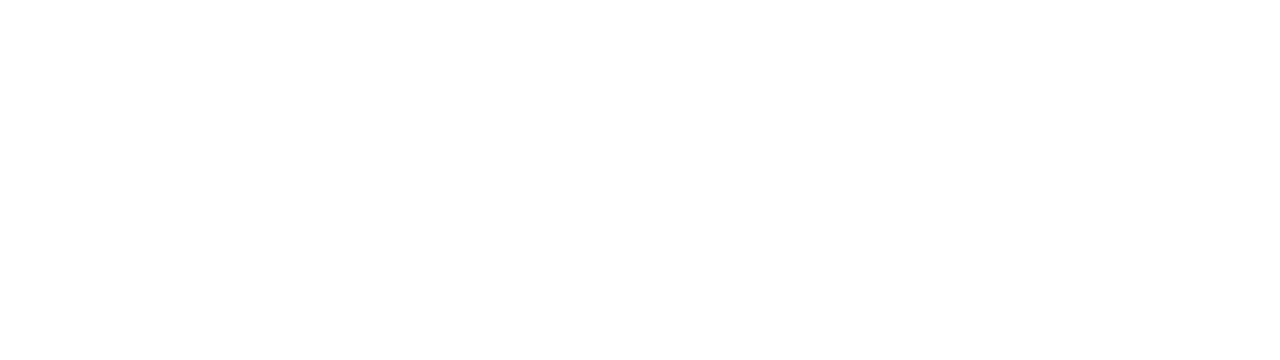
==== commit 46d6e2ac: "require" ====
--- a/new_page_1.html
+++ b/new_page_1.html
@@ -25,233 +25,228 @@
     <div id="base" class="">
 
       <!-- Unnamed (图片) -->
-      <div id="u0" class="ax_default _图片1">
-        <img id="u0_img" class="img " src="images/new_page_1/u0.png"/>
-      </div>
-
-      <!-- Unnamed (图片) -->
-      <div id="u1" class="ax_default _图片">
-        <img id="u1_img" class="img " src="images/new_page_1/u1.jpg"/>
-      </div>
-
-      <!-- Unnamed (矩形) -->
-      <div id="u2" class="ax_default _一级标题">
-        <div id="u2_div" class=""></div>
-        <div id="u2_text" class="text ">
+      <div id="u49" class="ax_default _图片1">
+        <img id="u49_img" class="img " src="images/page1/u0.png"/>
+      </div>
+
+      <!-- Unnamed (矩形) -->
+      <div id="u50" class="ax_default _一级标题">
+        <div id="u50_div" class=""></div>
+        <div id="u50_text" class="text ">
           <p><span>首页</span></p>
         </div>
       </div>
 
       <!-- Unnamed (形状) -->
-      <div id="u3" class="ax_default arrow">
-        <img id="u3_img" class="img " src="images/new_page_1/u3.png"/>
-      </div>
-
-      <!-- Unnamed (矩形) -->
-      <div id="u4" class="ax_default _一级标题">
-        <div id="u4_div" class=""></div>
-        <div id="u4_text" class="text ">
+      <div id="u51" class="ax_default arrow">
+        <img id="u51_img" class="img " src="images/new_page_1/u51.png"/>
+      </div>
+
+      <!-- Unnamed (矩形) -->
+      <div id="u52" class="ax_default _一级标题">
+        <div id="u52_div" class=""></div>
+        <div id="u52_text" class="text ">
           <p><span>点击</span></p>
         </div>
       </div>
 
       <!-- Unnamed (图片) -->
-      <div id="u5" class="ax_default _图片1">
-        <img id="u5_img" class="img " src="images/new_page_1/u0.png"/>
-      </div>
-
-      <!-- Unnamed (矩形) -->
-      <div id="u6" class="ax_default box_3">
-        <div id="u6_div" class=""></div>
-      </div>
-
-      <!-- Unnamed (矩形) -->
-      <div id="u7" class="ax_default _三级标题">
-        <div id="u7_div" class=""></div>
-        <div id="u7_text" class="text ">
+      <div id="u53" class="ax_default _图片1">
+        <img id="u53_img" class="img " src="images/page1/u0.png"/>
+      </div>
+
+      <!-- Unnamed (矩形) -->
+      <div id="u54" class="ax_default box_3">
+        <div id="u54_div" class=""></div>
+      </div>
+
+      <!-- Unnamed (矩形) -->
+      <div id="u55" class="ax_default _三级标题">
+        <div id="u55_div" class=""></div>
+        <div id="u55_text" class="text ">
           <p><span>选车页面</span></p>
         </div>
       </div>
 
       <!-- Unnamed (图片) -->
-      <div id="u8" class="ax_default _图片1">
-        <img id="u8_img" class="img " src="images/new_page_1/u0.png"/>
-      </div>
-
-      <!-- Unnamed (形状) -->
-      <div id="u9" class="ax_default arrow">
-        <img id="u9_img" class="img " src="images/new_page_1/u9.png"/>
-      </div>
-
-      <!-- Unnamed (矩形) -->
-      <div id="u10" class="ax_default _一级标题">
-        <div id="u10_div" class=""></div>
-        <div id="u10_text" class="text ">
+      <div id="u56" class="ax_default _图片1">
+        <img id="u56_img" class="img " src="images/page1/u0.png"/>
+      </div>
+
+      <!-- Unnamed (形状) -->
+      <div id="u57" class="ax_default arrow">
+        <img id="u57_img" class="img " src="images/new_page_1/u57.png"/>
+      </div>
+
+      <!-- Unnamed (矩形) -->
+      <div id="u58" class="ax_default _一级标题">
+        <div id="u58_div" class=""></div>
+        <div id="u58_text" class="text ">
           <p><span>选择一辆车</span></p>
         </div>
       </div>
 
       <!-- Unnamed (矩形) -->
-      <div id="u11" class="ax_default box_3">
-        <div id="u11_div" class=""></div>
-      </div>
-
-      <!-- Unnamed (矩形) -->
-      <div id="u12" class="ax_default _三级标题">
-        <div id="u12_div" class=""></div>
-        <div id="u12_text" class="text ">
+      <div id="u59" class="ax_default box_3">
+        <div id="u59_div" class=""></div>
+      </div>
+
+      <!-- Unnamed (矩形) -->
+      <div id="u60" class="ax_default _三级标题">
+        <div id="u60_div" class=""></div>
+        <div id="u60_text" class="text ">
           <p><span>车辆信息页</span></p>
         </div>
       </div>
 
       <!-- Unnamed (椭圆形) -->
-      <div id="u13" class="ax_default ellipse">
-        <img id="u13_img" class="img " src="images/new_page_1/u13.png"/>
-        <div id="u13_text" class="text ">
+      <div id="u61" class="ax_default ellipse">
+        <img id="u61_img" class="img " src="images/new_page_1/u61.png"/>
+        <div id="u61_text" class="text ">
           <p><span>icon</span></p>
         </div>
       </div>
 
       <!-- Unnamed (矩形) -->
-      <div id="u14" class="ax_default _三级标题">
-        <div id="u14_div" class=""></div>
-        <div id="u14_text" class="text ">
+      <div id="u62" class="ax_default _三级标题">
+        <div id="u62_div" class=""></div>
+        <div id="u62_text" class="text ">
           <p><span>到店看看</span></p>
         </div>
       </div>
 
       <!-- Unnamed (形状) -->
-      <div id="u15" class="ax_default arrow">
-        <img id="u15_img" class="img " src="images/new_page_1/u9.png"/>
-      </div>
-
-      <!-- Unnamed (矩形) -->
-      <div id="u16" class="ax_default _一级标题">
-        <div id="u16_div" class=""></div>
-        <div id="u16_text" class="text ">
+      <div id="u63" class="ax_default arrow">
+        <img id="u63_img" class="img " src="images/new_page_1/u57.png"/>
+      </div>
+
+      <!-- Unnamed (矩形) -->
+      <div id="u64" class="ax_default _一级标题">
+        <div id="u64_div" class=""></div>
+        <div id="u64_text" class="text ">
           <p><span>点击</span></p>
         </div>
       </div>
 
       <!-- Unnamed (矩形) -->
-      <div id="u17" class="ax_default _一级标题">
-        <div id="u17_div" class=""></div>
-        <div id="u17_text" class="text ">
+      <div id="u65" class="ax_default _一级标题">
+        <div id="u65_div" class=""></div>
+        <div id="u65_text" class="text ">
           <p><span>位于信息页，右下角，用一个icon替代</span></p>
         </div>
       </div>
 
       <!-- Unnamed (矩形) -->
-      <div id="u18" class="ax_default box_3">
-        <div id="u18_div" class=""></div>
-      </div>
-
-      <!-- Unnamed (矩形) -->
-      <div id="u19" class="ax_default _三级标题">
-        <div id="u19_div" class=""></div>
-        <div id="u19_text" class="text ">
+      <div id="u66" class="ax_default box_3">
+        <div id="u66_div" class=""></div>
+      </div>
+
+      <!-- Unnamed (矩形) -->
+      <div id="u67" class="ax_default _三级标题">
+        <div id="u67_div" class=""></div>
+        <div id="u67_text" class="text ">
           <p><span>弹出</span></p>
         </div>
       </div>
 
       <!-- Unnamed (矩形) -->
-      <div id="u20" class="ax_default _一级标题">
-        <div id="u20_div" class=""></div>
-        <div id="u20_text" class="text ">
+      <div id="u68" class="ax_default _一级标题">
+        <div id="u68_div" class=""></div>
+        <div id="u68_text" class="text ">
           <p><span>地理位置授权</span></p>
         </div>
       </div>
 
       <!-- Unnamed (矩形) -->
-      <div id="u21" class="ax_default _二级标题">
-        <div id="u21_div" class=""></div>
-        <div id="u21_text" class="text ">
+      <div id="u69" class="ax_default _二级标题">
+        <div id="u69_div" class=""></div>
+        <div id="u69_text" class="text ">
           <p><span>允许懂车帝访问你的当前位置</span></p>
         </div>
       </div>
 
       <!-- Unnamed (矩形) -->
-      <div id="u22" class="ax_default _三级标题">
-        <div id="u22_div" class=""></div>
-        <div id="u22_text" class="text ">
+      <div id="u70" class="ax_default _三级标题">
+        <div id="u70_div" class=""></div>
+        <div id="u70_text" class="text ">
           <p><span>去设置</span></p>
         </div>
       </div>
 
       <!-- Unnamed (矩形) -->
-      <div id="u23" class="ax_default _三级标题">
-        <div id="u23_div" class=""></div>
-        <div id="u23_text" class="text ">
+      <div id="u71" class="ax_default _三级标题">
+        <div id="u71_div" class=""></div>
+        <div id="u71_text" class="text ">
           <p><span>是</span></p>
         </div>
       </div>
 
       <!-- Unnamed (矩形) -->
-      <div id="u24" class="ax_default _三级标题">
-        <div id="u24_div" class=""></div>
-        <div id="u24_text" class="text ">
+      <div id="u72" class="ax_default _三级标题">
+        <div id="u72_div" class=""></div>
+        <div id="u72_text" class="text ">
           <p><span>否</span></p>
         </div>
       </div>
 
       <!-- Unnamed (矩形) -->
-      <div id="u25" class="ax_default _一级标题">
-        <div id="u25_div" class=""></div>
-        <div id="u25_text" class="text ">
+      <div id="u73" class="ax_default _一级标题">
+        <div id="u73_div" class=""></div>
+        <div id="u73_text" class="text ">
           <p><span>点击</span></p>
         </div>
       </div>
 
       <!-- Unnamed (形状) -->
-      <div id="u26" class="ax_default arrow">
-        <img id="u26_img" class="img " src="images/new_page_1/u26.png"/>
-      </div>
-
-      <!-- Unnamed (图片) -->
-      <div id="u27" class="ax_default _图片1">
-        <img id="u27_img" class="img " src="images/new_page_1/u0.png"/>
-      </div>
-
-      <!-- Unnamed (图片) -->
-      <div id="u28" class="ax_default _图片">
-        <img id="u28_img" class="img " src="images/new_page_1/u28.jpg"/>
-      </div>
-
-      <!-- Unnamed (矩形) -->
-      <div id="u29" class="ax_default box_1">
-        <img id="u29_img" class="img " src="images/new_page_1/u29.png"/>
-      </div>
-
-      <!-- Unnamed (矩形) -->
-      <div id="u30" class="ax_default _三级标题">
-        <div id="u30_div" class=""></div>
-        <div id="u30_text" class="text ">
+      <div id="u74" class="ax_default arrow">
+        <img id="u74_img" class="img " src="images/new_page_1/u74.png"/>
+      </div>
+
+      <!-- Unnamed (图片) -->
+      <div id="u75" class="ax_default _图片1">
+        <img id="u75_img" class="img " src="images/page1/u0.png"/>
+      </div>
+
+      <!-- Unnamed (图片) -->
+      <div id="u76" class="ax_default _图片">
+        <img id="u76_img" class="img " src="images/new_page_1/u76.jpg"/>
+      </div>
+
+      <!-- Unnamed (矩形) -->
+      <div id="u77" class="ax_default box_1">
+        <img id="u77_img" class="img " src="images/new_page_1/u77.png"/>
+      </div>
+
+      <!-- Unnamed (矩形) -->
+      <div id="u78" class="ax_default _三级标题">
+        <div id="u78_div" class=""></div>
+        <div id="u78_text" class="text ">
           <p><span>你的当前位置</span></p>
         </div>
       </div>
 
       <!-- Unnamed (形状) -->
-      <div id="u31" class="ax_default icon">
-        <img id="u31_img" class="img " src="images/new_page_1/u31.png"/>
-      </div>
-
-      <!-- Unnamed (矩形) -->
-      <div id="u32" class="ax_default box_1">
-        <img id="u32_img" class="img " src="images/new_page_1/u32.png"/>
-      </div>
-
-      <!-- Unnamed (矩形) -->
-      <div id="u33" class="ax_default _三级标题">
-        <div id="u33_div" class=""></div>
-        <div id="u33_text" class="text ">
+      <div id="u79" class="ax_default icon">
+        <img id="u79_img" class="img " src="images/page3/u30.png"/>
+      </div>
+
+      <!-- Unnamed (矩形) -->
+      <div id="u80" class="ax_default box_1">
+        <img id="u80_img" class="img " src="images/new_page_1/u80.png"/>
+      </div>
+
+      <!-- Unnamed (矩形) -->
+      <div id="u81" class="ax_default _三级标题">
+        <div id="u81_div" class=""></div>
+        <div id="u81_text" class="text ">
           <p><span>你</span></p><p><span>附</span></p><p><span>近</span></p><p><span>的</span></p><p><span>4</span></p><p><span>S</span></p><p><span>店</span></p>
         </div>
       </div>
 
       <!-- Unnamed (矩形) -->
-      <div id="u34" class="ax_default box_1">
-        <div id="u34_div" class=""></div>
-        <div id="u34_text" class="text ">
+      <div id="u82" class="ax_default box_1">
+        <div id="u82_div" class=""></div>
+        <div id="u82_text" class="text ">
           <p><span>店面信息</span></p>
         </div>
       </div>
--- a/data/styles.css
+++ b/data/styles.css
@@ -20,6 +20,8 @@
 ._图片 {
 }
 .placeholder {
+}
+.button {
 }
 .primary_button {
   color:#FFFFFF;
--- a/files/new_page_1/styles.css
+++ b/files/new_page_1/styles.css
@@ -12,7 +12,7 @@
   position:absolute;
   z-index:0;
 }
-#u0_img {
+#u49_img {
   border-width:0px;
   position:absolute;
   left:0px;
@@ -20,7 +20,7 @@
   width:430px;
   height:880px;
 }
-#u0 {
+#u49 {
   border-width:0px;
   position:absolute;
   left:0px;
@@ -28,59 +28,34 @@
   width:430px;
   height:880px;
 }
-#u0_text {
-  border-width:0px;
-  position:absolute;
-  left:0px;
-  top:0px;
-  width:0px;
-  visibility:hidden;
-  word-wrap:break-word;
-}
-#u1_img {
-  border-width:0px;
-  position:absolute;
-  left:0px;
-  top:0px;
-  width:380px;
-  height:675px;
-}
-#u1 {
-  border-width:0px;
-  position:absolute;
-  left:25px;
-  top:213px;
-  width:380px;
-  height:675px;
-}
-#u1_text {
-  border-width:0px;
-  position:absolute;
-  left:0px;
-  top:0px;
-  width:0px;
-  visibility:hidden;
-  word-wrap:break-word;
-}
-#u2_div {
-  border-width:0px;
-  position:absolute;
-  left:0px;
-  top:0px;
-  width:65px;
-  height:37px;
-  background:inherit;
-  background-color:rgba(255, 255, 255, 0);
-  border:none;
-  border-radius:0px;
-  -moz-box-shadow:none;
-  -webkit-box-shadow:none;
-  box-shadow:none;
-  font-family:'Arial Negreta', 'Arial Normal', 'Arial';
-  font-weight:700;
-  font-style:normal;
-}
-#u2 {
+#u49_text {
+  border-width:0px;
+  position:absolute;
+  left:0px;
+  top:0px;
+  width:0px;
+  visibility:hidden;
+  word-wrap:break-word;
+}
+#u50_div {
+  border-width:0px;
+  position:absolute;
+  left:0px;
+  top:0px;
+  width:65px;
+  height:37px;
+  background:inherit;
+  background-color:rgba(255, 255, 255, 0);
+  border:none;
+  border-radius:0px;
+  -moz-box-shadow:none;
+  -webkit-box-shadow:none;
+  box-shadow:none;
+  font-family:'Arial Negreta', 'Arial Normal', 'Arial';
+  font-weight:700;
+  font-style:normal;
+}
+#u50 {
   border-width:0px;
   position:absolute;
   left:151px;
@@ -91,15 +66,15 @@
   font-weight:700;
   font-style:normal;
 }
-#u2_text {
-  border-width:0px;
-  position:absolute;
-  left:0px;
-  top:0px;
-  width:65px;
-  white-space:nowrap;
-}
-#u3_img {
+#u50_text {
+  border-width:0px;
+  position:absolute;
+  left:0px;
+  top:0px;
+  width:65px;
+  white-space:nowrap;
+}
+#u51_img {
   border-width:0px;
   position:absolute;
   left:-2px;
@@ -107,7 +82,7 @@
   width:453px;
   height:31px;
 }
-#u3 {
+#u51 {
   border-width:0px;
   position:absolute;
   left:126px;
@@ -115,34 +90,34 @@
   width:438px;
   height:5px;
 }
-#u3_text {
-  border-width:0px;
-  position:absolute;
-  left:0px;
-  top:0px;
-  width:0px;
-  visibility:hidden;
-  word-wrap:break-word;
-}
-#u4_div {
-  border-width:0px;
-  position:absolute;
-  left:0px;
-  top:0px;
-  width:65px;
-  height:37px;
-  background:inherit;
-  background-color:rgba(255, 255, 255, 0);
-  border:none;
-  border-radius:0px;
-  -moz-box-shadow:none;
-  -webkit-box-shadow:none;
-  box-shadow:none;
-  font-family:'Arial Negreta', 'Arial Normal', 'Arial';
-  font-weight:700;
-  font-style:normal;
-}
-#u4 {
+#u51_text {
+  border-width:0px;
+  position:absolute;
+  left:0px;
+  top:0px;
+  width:0px;
+  visibility:hidden;
+  word-wrap:break-word;
+}
+#u52_div {
+  border-width:0px;
+  position:absolute;
+  left:0px;
+  top:0px;
+  width:65px;
+  height:37px;
+  background:inherit;
+  background-color:rgba(255, 255, 255, 0);
+  border:none;
+  border-radius:0px;
+  -moz-box-shadow:none;
+  -webkit-box-shadow:none;
+  box-shadow:none;
+  font-family:'Arial Negreta', 'Arial Normal', 'Arial';
+  font-weight:700;
+  font-style:normal;
+}
+#u52 {
   border-width:0px;
   position:absolute;
   left:440px;
@@ -153,15 +128,15 @@
   font-weight:700;
   font-style:normal;
 }
-#u4_text {
-  border-width:0px;
-  position:absolute;
-  left:0px;
-  top:0px;
-  width:65px;
-  white-space:nowrap;
-}
-#u5_img {
+#u52_text {
+  border-width:0px;
+  position:absolute;
+  left:0px;
+  top:0px;
+  width:65px;
+  white-space:nowrap;
+}
+#u53_img {
   border-width:0px;
   position:absolute;
   left:0px;
@@ -169,7 +144,7 @@
   width:430px;
   height:880px;
 }
-#u5 {
+#u53 {
   border-width:0px;
   position:absolute;
   left:574px;
@@ -177,16 +152,16 @@
   width:430px;
   height:880px;
 }
-#u5_text {
-  border-width:0px;
-  position:absolute;
-  left:0px;
-  top:0px;
-  width:0px;
-  visibility:hidden;
-  word-wrap:break-word;
-}
-#u6_div {
+#u53_text {
+  border-width:0px;
+  position:absolute;
+  left:0px;
+  top:0px;
+  width:0px;
+  visibility:hidden;
+  word-wrap:break-word;
+}
+#u54_div {
   border-width:0px;
   position:absolute;
   left:0px;
@@ -201,7 +176,7 @@
   -webkit-box-shadow:none;
   box-shadow:none;
 }
-#u6 {
+#u54 {
   border-width:0px;
   position:absolute;
   left:600px;
@@ -209,16 +184,16 @@
   width:378px;
   height:675px;
 }
-#u6_text {
-  border-width:0px;
-  position:absolute;
-  left:0px;
-  top:0px;
-  width:0px;
-  visibility:hidden;
-  word-wrap:break-word;
-}
-#u7_div {
+#u54_text {
+  border-width:0px;
+  position:absolute;
+  left:0px;
+  top:0px;
+  width:0px;
+  visibility:hidden;
+  word-wrap:break-word;
+}
+#u55_div {
   border-width:0px;
   position:absolute;
   left:0px;
@@ -236,7 +211,7 @@
   font-weight:700;
   font-style:normal;
 }
-#u7 {
+#u55 {
   border-width:0px;
   position:absolute;
   left:753px;
@@ -247,7 +222,7 @@
   font-weight:700;
   font-style:normal;
 }
-#u7_text {
+#u55_text {
   border-width:0px;
   position:absolute;
   left:0px;
@@ -255,7 +230,7 @@
   width:73px;
   white-space:nowrap;
 }
-#u8_img {
+#u56_img {
   border-width:0px;
   position:absolute;
   left:0px;
@@ -263,7 +238,7 @@
   width:430px;
   height:880px;
 }
-#u8 {
+#u56 {
   border-width:0px;
   position:absolute;
   left:1128px;
@@ -271,16 +246,16 @@
   width:430px;
   height:880px;
 }
-#u8_text {
-  border-width:0px;
-  position:absolute;
-  left:0px;
-  top:0px;
-  width:0px;
-  visibility:hidden;
-  word-wrap:break-word;
-}
-#u9_img {
+#u56_text {
+  border-width:0px;
+  position:absolute;
+  left:0px;
+  top:0px;
+  width:0px;
+  visibility:hidden;
+  word-wrap:break-word;
+}
+#u57_img {
   border-width:0px;
   position:absolute;
   left:-2px;
@@ -288,7 +263,7 @@
   width:207px;
   height:31px;
 }
-#u9 {
+#u57 {
   border-width:0px;
   position:absolute;
   left:926px;
@@ -296,16 +271,16 @@
   width:192px;
   height:5px;
 }
-#u9_text {
-  border-width:0px;
-  position:absolute;
-  left:0px;
-  top:0px;
-  width:0px;
-  visibility:hidden;
-  word-wrap:break-word;
-}
-#u10_div {
+#u57_text {
+  border-width:0px;
+  position:absolute;
+  left:0px;
+  top:0px;
+  width:0px;
+  visibility:hidden;
+  word-wrap:break-word;
+}
+#u58_div {
   border-width:0px;
   position:absolute;
   left:0px;
@@ -323,7 +298,7 @@
   font-weight:700;
   font-style:normal;
 }
-#u10 {
+#u58 {
   border-width:0px;
   position:absolute;
   left:942px;
@@ -334,7 +309,7 @@
   font-weight:700;
   font-style:normal;
 }
-#u10_text {
+#u58_text {
   border-width:0px;
   position:absolute;
   left:0px;
@@ -342,7 +317,7 @@
   width:161px;
   white-space:nowrap;
 }
-#u11_div {
+#u59_div {
   border-width:0px;
   position:absolute;
   left:0px;
@@ -357,7 +332,7 @@
   -webkit-box-shadow:none;
   box-shadow:none;
 }
-#u11 {
+#u59 {
   border-width:0px;
   position:absolute;
   left:1155px;
@@ -365,16 +340,16 @@
   width:378px;
   height:675px;
 }
-#u11_text {
-  border-width:0px;
-  position:absolute;
-  left:0px;
-  top:0px;
-  width:0px;
-  visibility:hidden;
-  word-wrap:break-word;
-}
-#u12_div {
+#u59_text {
+  border-width:0px;
+  position:absolute;
+  left:0px;
+  top:0px;
+  width:0px;
+  visibility:hidden;
+  word-wrap:break-word;
+}
+#u60_div {
   border-width:0px;
   position:absolute;
   left:0px;
@@ -392,7 +367,7 @@
   font-weight:700;
   font-style:normal;
 }
-#u12 {
+#u60 {
   border-width:0px;
   position:absolute;
   left:1308px;
@@ -403,7 +378,7 @@
   font-weight:700;
   font-style:normal;
 }
-#u12_text {
+#u60_text {
   border-width:0px;
   position:absolute;
   left:0px;
@@ -411,7 +386,7 @@
   width:91px;
   white-space:nowrap;
 }
-#u13_img {
+#u61_img {
   border-width:0px;
   position:absolute;
   left:0px;
@@ -419,7 +394,7 @@
   width:76px;
   height:72px;
 }
-#u13 {
+#u61 {
   border-width:0px;
   position:absolute;
   left:1444px;
@@ -427,7 +402,7 @@
   width:76px;
   height:72px;
 }
-#u13_text {
+#u61_text {
   border-width:0px;
   position:absolute;
   left:2px;
@@ -435,7 +410,7 @@
   width:72px;
   word-wrap:break-word;
 }
-#u14_div {
+#u62_div {
   border-width:0px;
   position:absolute;
   left:0px;
@@ -453,7 +428,7 @@
   font-weight:400;
   font-style:normal;
 }
-#u14 {
+#u62 {
   border-width:0px;
   position:absolute;
   left:1447px;
@@ -464,7 +439,7 @@
   font-weight:400;
   font-style:normal;
 }
-#u14_text {
+#u62_text {
   border-width:0px;
   position:absolute;
   left:0px;
@@ -472,7 +447,7 @@
   width:73px;
   white-space:nowrap;
 }
-#u15_img {
+#u63_img {
   border-width:0px;
   position:absolute;
   left:-2px;
@@ -480,7 +455,7 @@
   width:207px;
   height:31px;
 }
-#u15 {
+#u63 {
   border-width:0px;
   position:absolute;
   left:1512px;
@@ -488,34 +463,34 @@
   width:192px;
   height:5px;
 }
-#u15_text {
-  border-width:0px;
-  position:absolute;
-  left:0px;
-  top:0px;
-  width:0px;
-  visibility:hidden;
-  word-wrap:break-word;
-}
-#u16_div {
-  border-width:0px;
-  position:absolute;
-  left:0px;
-  top:0px;
-  width:65px;
-  height:37px;
-  background:inherit;
-  background-color:rgba(255, 255, 255, 0);
-  border:none;
-  border-radius:0px;
-  -moz-box-shadow:none;
-  -webkit-box-shadow:none;
-  box-shadow:none;
-  font-family:'Arial Negreta', 'Arial Normal', 'Arial';
-  font-weight:700;
-  font-style:normal;
-}
-#u16 {
+#u63_text {
+  border-width:0px;
+  position:absolute;
+  left:0px;
+  top:0px;
+  width:0px;
+  visibility:hidden;
+  word-wrap:break-word;
+}
+#u64_div {
+  border-width:0px;
+  position:absolute;
+  left:0px;
+  top:0px;
+  width:65px;
+  height:37px;
+  background:inherit;
+  background-color:rgba(255, 255, 255, 0);
+  border:none;
+  border-radius:0px;
+  -moz-box-shadow:none;
+  -webkit-box-shadow:none;
+  box-shadow:none;
+  font-family:'Arial Negreta', 'Arial Normal', 'Arial';
+  font-weight:700;
+  font-style:normal;
+}
+#u64 {
   border-width:0px;
   position:absolute;
   left:1558px;
@@ -526,15 +501,15 @@
   font-weight:700;
   font-style:normal;
 }
-#u16_text {
-  border-width:0px;
-  position:absolute;
-  left:0px;
-  top:0px;
-  width:65px;
-  white-space:nowrap;
-}
-#u17_div {
+#u64_text {
+  border-width:0px;
+  position:absolute;
+  left:0px;
+  top:0px;
+  width:65px;
+  white-space:nowrap;
+}
+#u65_div {
   border-width:0px;
   position:absolute;
   left:0px;
@@ -552,7 +527,7 @@
   font-weight:700;
   font-style:normal;
 }
-#u17 {
+#u65 {
   border-width:0px;
   position:absolute;
   left:1087px;
@@ -563,7 +538,7 @@
   font-weight:700;
   font-style:normal;
 }
-#u17_text {
+#u65_text {
   border-width:0px;
   position:absolute;
   left:0px;
@@ -571,7 +546,7 @@
   width:547px;
   white-space:nowrap;
 }
-#u18_div {
+#u66_div {
   border-width:0px;
   position:absolute;
   left:0px;
@@ -586,7 +561,7 @@
   -webkit-box-shadow:none;
   box-shadow:none;
 }
-#u18 {
+#u66 {
   border-width:0px;
   position:absolute;
   left:1776px;
@@ -594,16 +569,16 @@
   width:566px;
   height:285px;
 }
-#u18_text {
-  border-width:0px;
-  position:absolute;
-  left:0px;
-  top:0px;
-  width:0px;
-  visibility:hidden;
-  word-wrap:break-word;
-}
-#u19_div {
+#u66_text {
+  border-width:0px;
+  position:absolute;
+  left:0px;
+  top:0px;
+  width:0px;
+  visibility:hidden;
+  word-wrap:break-word;
+}
+#u67_div {
   border-width:0px;
   position:absolute;
   left:0px;
@@ -621,7 +596,7 @@
   font-weight:700;
   font-style:normal;
 }
-#u19 {
+#u67 {
   border-width:0px;
   position:absolute;
   left:1997px;
@@ -632,7 +607,7 @@
   font-weight:700;
   font-style:normal;
 }
-#u19_text {
+#u67_text {
   border-width:0px;
   position:absolute;
   left:0px;
@@ -640,7 +615,7 @@
   width:37px;
   white-space:nowrap;
 }
-#u20_div {
+#u68_div {
   border-width:0px;
   position:absolute;
   left:0px;
@@ -658,7 +633,7 @@
   font-weight:700;
   font-style:normal;
 }
-#u20 {
+#u68 {
   border-width:0px;
   position:absolute;
   left:1832px;
@@ -669,7 +644,7 @@
   font-weight:700;
   font-style:normal;
 }
-#u20_text {
+#u68_text {
   border-width:0px;
   position:absolute;
   left:0px;
@@ -677,7 +652,7 @@
   width:193px;
   white-space:nowrap;
 }
-#u21_div {
+#u69_div {
   border-width:0px;
   position:absolute;
   left:0px;
@@ -696,7 +671,7 @@
   font-style:normal;
   color:#FFFFFF;
 }
-#u21 {
+#u69 {
   border-width:0px;
   position:absolute;
   left:1832px;
@@ -708,7 +683,7 @@
   font-style:normal;
   color:#FFFFFF;
 }
-#u21_text {
+#u69_text {
   border-width:0px;
   position:absolute;
   left:0px;
@@ -716,7 +691,7 @@
   width:313px;
   white-space:nowrap;
 }
-#u22_div {
+#u70_div {
   border-width:0px;
   position:absolute;
   left:0px;
@@ -734,7 +709,7 @@
   font-weight:700;
   font-style:normal;
 }
-#u22 {
+#u70 {
   border-width:0px;
   position:absolute;
   left:2104px;
@@ -745,7 +720,7 @@
   font-weight:700;
   font-style:normal;
 }
-#u22_text {
+#u70_text {
   border-width:0px;
   position:absolute;
   left:0px;
@@ -753,7 +728,7 @@
   width:55px;
   white-space:nowrap;
 }
-#u23_div {
+#u71_div {
   border-width:0px;
   position:absolute;
   left:0px;
@@ -771,7 +746,7 @@
   font-weight:700;
   font-style:normal;
 }
-#u23 {
+#u71 {
   border-width:0px;
   position:absolute;
   left:2196px;
@@ -782,7 +757,7 @@
   font-weight:700;
   font-style:normal;
 }
-#u23_text {
+#u71_text {
   border-width:0px;
   position:absolute;
   left:0px;
@@ -790,7 +765,7 @@
   width:19px;
   white-space:nowrap;
 }
-#u24_div {
+#u72_div {
   border-width:0px;
   position:absolute;
   left:0px;
@@ -808,7 +783,7 @@
   font-weight:700;
   font-style:normal;
 }
-#u24 {
+#u72 {
   border-width:0px;
   position:absolute;
   left:2258px;
@@ -819,7 +794,7 @@
   font-weight:700;
   font-style:normal;
 }
-#u24_text {
+#u72_text {
   border-width:0px;
   position:absolute;
   left:0px;
@@ -827,25 +802,25 @@
   width:19px;
   white-space:nowrap;
 }
-#u25_div {
-  border-width:0px;
-  position:absolute;
-  left:0px;
-  top:0px;
-  width:65px;
-  height:37px;
-  background:inherit;
-  background-color:rgba(255, 255, 255, 0);
-  border:none;
-  border-radius:0px;
-  -moz-box-shadow:none;
-  -webkit-box-shadow:none;
-  box-shadow:none;
-  font-family:'Arial Negreta', 'Arial Normal', 'Arial';
-  font-weight:700;
-  font-style:normal;
-}
-#u25 {
+#u73_div {
+  border-width:0px;
+  position:absolute;
+  left:0px;
+  top:0px;
+  width:65px;
+  height:37px;
+  background:inherit;
+  background-color:rgba(255, 255, 255, 0);
+  border:none;
+  border-radius:0px;
+  -moz-box-shadow:none;
+  -webkit-box-shadow:none;
+  box-shadow:none;
+  font-family:'Arial Negreta', 'Arial Normal', 'Arial';
+  font-weight:700;
+  font-style:normal;
+}
+#u73 {
   border-width:0px;
   position:absolute;
   left:2188px;
@@ -856,15 +831,15 @@
   font-weight:700;
   font-style:normal;
 }
-#u25_text {
-  border-width:0px;
-  position:absolute;
-  left:0px;
-  top:0px;
-  width:65px;
-  white-space:nowrap;
-}
-#u26_img {
+#u73_text {
+  border-width:0px;
+  position:absolute;
+  left:0px;
+  top:0px;
+  width:65px;
+  white-space:nowrap;
+}
+#u74_img {
   border-width:0px;
   position:absolute;
   left:-2px;
@@ -872,7 +847,7 @@
   width:72px;
   height:322px;
 }
-#u26 {
+#u74 {
   border-width:0px;
   position:absolute;
   left:2196px;
@@ -880,16 +855,16 @@
   width:57px;
   height:307px;
 }
-#u26_text {
-  border-width:0px;
-  position:absolute;
-  left:0px;
-  top:0px;
-  width:0px;
-  visibility:hidden;
-  word-wrap:break-word;
-}
-#u27_img {
+#u74_text {
+  border-width:0px;
+  position:absolute;
+  left:0px;
+  top:0px;
+  width:0px;
+  visibility:hidden;
+  word-wrap:break-word;
+}
+#u75_img {
   border-width:0px;
   position:absolute;
   left:0px;
@@ -897,7 +872,7 @@
   width:430px;
   height:880px;
 }
-#u27 {
+#u75 {
   border-width:0px;
   position:absolute;
   left:1917px;
@@ -905,16 +880,16 @@
   width:430px;
   height:880px;
 }
-#u27_text {
-  border-width:0px;
-  position:absolute;
-  left:0px;
-  top:0px;
-  width:0px;
-  visibility:hidden;
-  word-wrap:break-word;
-}
-#u28_img {
+#u75_text {
+  border-width:0px;
+  position:absolute;
+  left:0px;
+  top:0px;
+  width:0px;
+  visibility:hidden;
+  word-wrap:break-word;
+}
+#u76_img {
   border-width:0px;
   position:absolute;
   left:0px;
@@ -922,7 +897,7 @@
   width:382px;
   height:673px;
 }
-#u28 {
+#u76 {
   border-width:0px;
   position:absolute;
   left:1940px;
@@ -930,16 +905,16 @@
   width:382px;
   height:673px;
 }
-#u28_text {
-  border-width:0px;
-  position:absolute;
-  left:0px;
-  top:0px;
-  width:0px;
-  visibility:hidden;
-  word-wrap:break-word;
-}
-#u29_img {
+#u76_text {
+  border-width:0px;
+  position:absolute;
+  left:0px;
+  top:0px;
+  width:0px;
+  visibility:hidden;
+  word-wrap:break-word;
+}
+#u77_img {
   border-width:0px;
   position:absolute;
   left:0px;
@@ -947,7 +922,7 @@
   width:382px;
   height:86px;
 }
-#u29 {
+#u77 {
   border-width:0px;
   position:absolute;
   left:1940px;
@@ -955,16 +930,16 @@
   width:382px;
   height:86px;
 }
-#u29_text {
-  border-width:0px;
-  position:absolute;
-  left:0px;
-  top:0px;
-  width:0px;
-  visibility:hidden;
-  word-wrap:break-word;
-}
-#u30_div {
+#u77_text {
+  border-width:0px;
+  position:absolute;
+  left:0px;
+  top:0px;
+  width:0px;
+  visibility:hidden;
+  word-wrap:break-word;
+}
+#u78_div {
   border-width:0px;
   position:absolute;
   left:0px;
@@ -982,7 +957,7 @@
   font-weight:700;
   font-style:normal;
 }
-#u30 {
+#u78 {
   border-width:0px;
   position:absolute;
   left:2077px;
@@ -993,7 +968,7 @@
   font-weight:700;
   font-style:normal;
 }
-#u30_text {
+#u78_text {
   border-width:0px;
   position:absolute;
   left:0px;
@@ -1001,7 +976,7 @@
   width:109px;
   white-space:nowrap;
 }
-#u31_img {
+#u79_img {
   border-width:0px;
   position:absolute;
   left:0px;
@@ -1009,7 +984,7 @@
   width:19px;
   height:39px;
 }
-#u31 {
+#u79 {
   border-width:0px;
   position:absolute;
   left:1959px;
@@ -1017,16 +992,16 @@
   width:19px;
   height:39px;
 }
-#u31_text {
-  border-width:0px;
-  position:absolute;
-  left:0px;
-  top:0px;
-  width:0px;
-  visibility:hidden;
-  word-wrap:break-word;
-}
-#u32_img {
+#u79_text {
+  border-width:0px;
+  position:absolute;
+  left:0px;
+  top:0px;
+  width:0px;
+  visibility:hidden;
+  word-wrap:break-word;
+}
+#u80_img {
   border-width:0px;
   position:absolute;
   left:0px;
@@ -1034,7 +1009,7 @@
   width:64px;
   height:170px;
 }
-#u32 {
+#u80 {
   border-width:0px;
   position:absolute;
   left:2258px;
@@ -1042,16 +1017,16 @@
   width:64px;
   height:170px;
 }
-#u32_text {
-  border-width:0px;
-  position:absolute;
-  left:0px;
-  top:0px;
-  width:0px;
-  visibility:hidden;
-  word-wrap:break-word;
-}
-#u33_div {
+#u80_text {
+  border-width:0px;
+  position:absolute;
+  left:0px;
+  top:0px;
+  width:0px;
+  visibility:hidden;
+  word-wrap:break-word;
+}
+#u81_div {
   border-width:0px;
   position:absolute;
   left:0px;
@@ -1069,7 +1044,7 @@
   font-weight:400;
   font-style:normal;
 }
-#u33 {
+#u81 {
   border-width:0px;
   position:absolute;
   left:2281px;
@@ -1080,7 +1055,7 @@
   font-weight:400;
   font-style:normal;
 }
-#u33_text {
+#u81_text {
   border-width:0px;
   position:absolute;
   left:0px;
@@ -1088,7 +1063,7 @@
   width:19px;
   white-space:nowrap;
 }
-#u34_div {
+#u82_div {
   border-width:0px;
   position:absolute;
   left:0px;
@@ -1103,7 +1078,7 @@
   -webkit-box-shadow:none;
   box-shadow:none;
 }
-#u34 {
+#u82 {
   border-width:0px;
   position:absolute;
   left:1940px;
@@ -1111,7 +1086,7 @@
   width:382px;
   height:108px;
 }
-#u34_text {
+#u82_text {
   border-width:0px;
   position:absolute;
   left:2px;
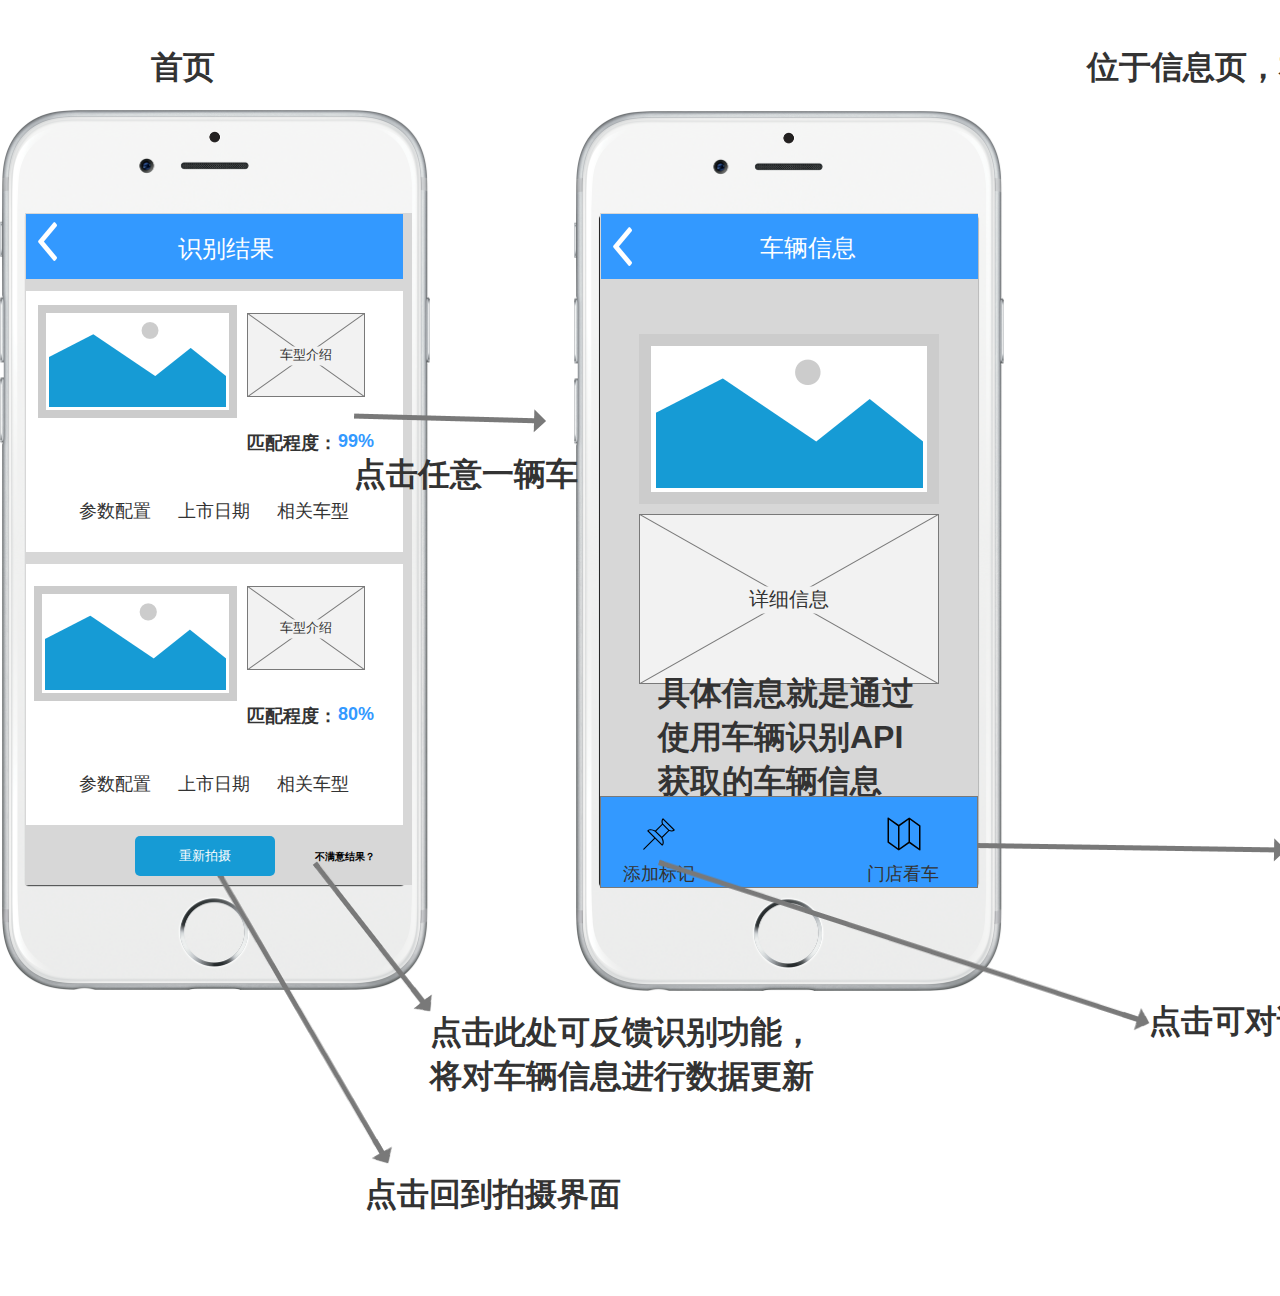
==== commit 32f4ada8: "return" ====
--- a/new_page_1.html
+++ b/new_page_1.html
@@ -25,230 +25,471 @@
     <div id="base" class="">
 
       <!-- Unnamed (图片) -->
-      <div id="u49" class="ax_default _图片1">
-        <img id="u49_img" class="img " src="images/page1/u0.png"/>
-      </div>
-
-      <!-- Unnamed (矩形) -->
-      <div id="u50" class="ax_default _一级标题">
-        <div id="u50_div" class=""></div>
-        <div id="u50_text" class="text ">
+      <div id="u81" class="ax_default _图片1">
+        <img id="u81_img" class="img " src="images/page1/u0.png"/>
+      </div>
+
+      <!-- Unnamed (矩形) -->
+      <div id="u82" class="ax_default box_3">
+        <div id="u82_div" class=""></div>
+      </div>
+
+      <!-- Unnamed (矩形) -->
+      <div id="u83" class="ax_default _一级标题">
+        <div id="u83_div" class=""></div>
+        <div id="u83_text" class="text ">
           <p><span>首页</span></p>
         </div>
       </div>
 
       <!-- Unnamed (形状) -->
-      <div id="u51" class="ax_default arrow">
-        <img id="u51_img" class="img " src="images/new_page_1/u51.png"/>
-      </div>
-
-      <!-- Unnamed (矩形) -->
-      <div id="u52" class="ax_default _一级标题">
-        <div id="u52_div" class=""></div>
-        <div id="u52_text" class="text ">
+      <div id="u84" class="compound ax_default arrow" WidgetHeight="290" WidgetWidth="169" CompoundMode="true">
+        <img id="u84_img" class="singleImg img " src="images/new_page_1/u84.png"/>
+        <div id="u84p000" class="ax_vector_shape" WidgetTopLeftX="-0.481256311292937" WidgetTopLeftY="-0.0181332915790833" WidgetTopRightX="-0.239827739864366" WidgetTopRightY="-10.4722970944055" WidgetBottomLeftX="0.236307594699883" WidgetBottomLeftY="10.3390095655638" WidgetBottomRightX="0.477736166128455" WidgetBottomRightY="-0.115154237262662">
+          <img id="u84p000_img" class="img " src="images/new_page_1/u84p000.png"/>
+        </div>
+        <div id="u84p001" class="ax_vector_shape" WidgetTopLeftX="-0.125" WidgetTopLeftY="-0.125" WidgetTopRightX="21" WidgetTopRightY="-0.125" WidgetBottomLeftX="-0.125" WidgetBottomLeftY="36.125" WidgetBottomRightX="21" WidgetBottomRightY="36.125">
+          <img id="u84p001_img" class="img " src="images/new_page_1/u84p001.png"/>
+        </div>
+        <div id="u84p002" class="ax_vector_shape" WidgetTopLeftX="9.59468129021211" WidgetTopLeftY="-0.0302401829602325" WidgetTopRightX="7.10938717256506" WidgetTopRightY="4.27441550055654" WidgetBottomLeftX="2.20799402263896" WidgetBottomLeftY="-4.29494606531317" WidgetBottomRightX="-0.277300095008097" WidgetBottomRightY="0.00970961820359733">
+          <img id="u84p002_img" class="img " src="images/new_page_1/u84p002.png"/>
+        </div>
+      </div>
+
+      <!-- Unnamed (矩形) -->
+      <div id="u85" class="ax_default _一级标题">
+        <div id="u85_div" class=""></div>
+        <div id="u85_text" class="text ">
+          <p><span>点击回到拍摄界面</span></p>
+        </div>
+      </div>
+
+      <!-- Unnamed (图片) -->
+      <div id="u86" class="ax_default _图片1">
+        <img id="u86_img" class="img " src="images/page1/u0.png"/>
+      </div>
+
+      <!-- Unnamed (矩形) -->
+      <div id="u87" class="ax_default box_3">
+        <div id="u87_div" class=""></div>
+      </div>
+
+      <!-- Unnamed (形状) -->
+      <div id="u88" class="ax_default arrow">
+        <img id="u88_img" class="img " src="images/new_page_1/u88.png"/>
+      </div>
+
+      <!-- Unnamed (矩形) -->
+      <div id="u89" class="ax_default _一级标题">
+        <div id="u89_div" class=""></div>
+        <div id="u89_text" class="text ">
+          <p><span>点击即可查询附近门店</span></p>
+        </div>
+      </div>
+
+      <!-- Unnamed (矩形) -->
+      <div id="u90" class="ax_default _一级标题">
+        <div id="u90_div" class=""></div>
+        <div id="u90_text" class="text ">
+          <p><span>位于信息页，右下角，用一个icon替代</span></p>
+        </div>
+      </div>
+
+      <!-- Unnamed (矩形) -->
+      <div id="u91" class="ax_default box_3">
+        <div id="u91_div" class=""></div>
+      </div>
+
+      <!-- Unnamed (矩形) -->
+      <div id="u92" class="ax_default _三级标题">
+        <div id="u92_div" class=""></div>
+        <div id="u92_text" class="text ">
+          <p><span>弹出</span></p>
+        </div>
+      </div>
+
+      <!-- Unnamed (矩形) -->
+      <div id="u93" class="ax_default _一级标题">
+        <div id="u93_div" class=""></div>
+        <div id="u93_text" class="text ">
+          <p><span>地理位置授权</span></p>
+        </div>
+      </div>
+
+      <!-- Unnamed (矩形) -->
+      <div id="u94" class="ax_default _二级标题">
+        <div id="u94_div" class=""></div>
+        <div id="u94_text" class="text ">
+          <p><span>允许懂车帝访问你的当前位置</span></p>
+        </div>
+      </div>
+
+      <!-- Unnamed (矩形) -->
+      <div id="u95" class="ax_default _三级标题">
+        <div id="u95_div" class=""></div>
+        <div id="u95_text" class="text ">
+          <p><span>去设置</span></p>
+        </div>
+      </div>
+
+      <!-- Unnamed (矩形) -->
+      <div id="u96" class="ax_default _三级标题">
+        <div id="u96_div" class=""></div>
+        <div id="u96_text" class="text ">
+          <p><span>是</span></p>
+        </div>
+      </div>
+
+      <!-- Unnamed (矩形) -->
+      <div id="u97" class="ax_default _三级标题">
+        <div id="u97_div" class=""></div>
+        <div id="u97_text" class="text ">
+          <p><span>否</span></p>
+        </div>
+      </div>
+
+      <!-- Unnamed (矩形) -->
+      <div id="u98" class="ax_default _一级标题">
+        <div id="u98_div" class=""></div>
+        <div id="u98_text" class="text ">
           <p><span>点击</span></p>
         </div>
       </div>
 
-      <!-- Unnamed (图片) -->
-      <div id="u53" class="ax_default _图片1">
-        <img id="u53_img" class="img " src="images/page1/u0.png"/>
-      </div>
-
-      <!-- Unnamed (矩形) -->
-      <div id="u54" class="ax_default box_3">
-        <div id="u54_div" class=""></div>
-      </div>
-
-      <!-- Unnamed (矩形) -->
-      <div id="u55" class="ax_default _三级标题">
-        <div id="u55_div" class=""></div>
-        <div id="u55_text" class="text ">
-          <p><span>选车页面</span></p>
-        </div>
-      </div>
-
-      <!-- Unnamed (图片) -->
-      <div id="u56" class="ax_default _图片1">
-        <img id="u56_img" class="img " src="images/page1/u0.png"/>
-      </div>
-
-      <!-- Unnamed (形状) -->
-      <div id="u57" class="ax_default arrow">
-        <img id="u57_img" class="img " src="images/new_page_1/u57.png"/>
-      </div>
-
-      <!-- Unnamed (矩形) -->
-      <div id="u58" class="ax_default _一级标题">
-        <div id="u58_div" class=""></div>
-        <div id="u58_text" class="text ">
-          <p><span>选择一辆车</span></p>
-        </div>
-      </div>
-
-      <!-- Unnamed (矩形) -->
-      <div id="u59" class="ax_default box_3">
-        <div id="u59_div" class=""></div>
-      </div>
-
-      <!-- Unnamed (矩形) -->
-      <div id="u60" class="ax_default _三级标题">
-        <div id="u60_div" class=""></div>
-        <div id="u60_text" class="text ">
-          <p><span>车辆信息页</span></p>
-        </div>
-      </div>
-
-      <!-- Unnamed (椭圆形) -->
-      <div id="u61" class="ax_default ellipse">
-        <img id="u61_img" class="img " src="images/new_page_1/u61.png"/>
-        <div id="u61_text" class="text ">
-          <p><span>icon</span></p>
-        </div>
-      </div>
-
-      <!-- Unnamed (矩形) -->
-      <div id="u62" class="ax_default _三级标题">
-        <div id="u62_div" class=""></div>
-        <div id="u62_text" class="text ">
-          <p><span>到店看看</span></p>
-        </div>
-      </div>
-
-      <!-- Unnamed (形状) -->
-      <div id="u63" class="ax_default arrow">
-        <img id="u63_img" class="img " src="images/new_page_1/u57.png"/>
-      </div>
-
-      <!-- Unnamed (矩形) -->
-      <div id="u64" class="ax_default _一级标题">
-        <div id="u64_div" class=""></div>
-        <div id="u64_text" class="text ">
-          <p><span>点击</span></p>
-        </div>
-      </div>
-
-      <!-- Unnamed (矩形) -->
-      <div id="u65" class="ax_default _一级标题">
-        <div id="u65_div" class=""></div>
-        <div id="u65_text" class="text ">
-          <p><span>位于信息页，右下角，用一个icon替代</span></p>
-        </div>
-      </div>
-
-      <!-- Unnamed (矩形) -->
-      <div id="u66" class="ax_default box_3">
-        <div id="u66_div" class=""></div>
-      </div>
-
-      <!-- Unnamed (矩形) -->
-      <div id="u67" class="ax_default _三级标题">
-        <div id="u67_div" class=""></div>
-        <div id="u67_text" class="text ">
-          <p><span>弹出</span></p>
-        </div>
-      </div>
-
-      <!-- Unnamed (矩形) -->
-      <div id="u68" class="ax_default _一级标题">
-        <div id="u68_div" class=""></div>
-        <div id="u68_text" class="text ">
-          <p><span>地理位置授权</span></p>
-        </div>
-      </div>
-
-      <!-- Unnamed (矩形) -->
-      <div id="u69" class="ax_default _二级标题">
-        <div id="u69_div" class=""></div>
-        <div id="u69_text" class="text ">
-          <p><span>允许懂车帝访问你的当前位置</span></p>
-        </div>
-      </div>
-
-      <!-- Unnamed (矩形) -->
-      <div id="u70" class="ax_default _三级标题">
-        <div id="u70_div" class=""></div>
-        <div id="u70_text" class="text ">
-          <p><span>去设置</span></p>
-        </div>
-      </div>
-
-      <!-- Unnamed (矩形) -->
-      <div id="u71" class="ax_default _三级标题">
-        <div id="u71_div" class=""></div>
-        <div id="u71_text" class="text ">
-          <p><span>是</span></p>
-        </div>
-      </div>
-
-      <!-- Unnamed (矩形) -->
-      <div id="u72" class="ax_default _三级标题">
-        <div id="u72_div" class=""></div>
-        <div id="u72_text" class="text ">
-          <p><span>否</span></p>
-        </div>
-      </div>
-
-      <!-- Unnamed (矩形) -->
-      <div id="u73" class="ax_default _一级标题">
-        <div id="u73_div" class=""></div>
-        <div id="u73_text" class="text ">
-          <p><span>点击</span></p>
-        </div>
-      </div>
-
-      <!-- Unnamed (形状) -->
-      <div id="u74" class="ax_default arrow">
-        <img id="u74_img" class="img " src="images/new_page_1/u74.png"/>
-      </div>
-
-      <!-- Unnamed (图片) -->
-      <div id="u75" class="ax_default _图片1">
-        <img id="u75_img" class="img " src="images/page1/u0.png"/>
-      </div>
-
-      <!-- Unnamed (图片) -->
-      <div id="u76" class="ax_default _图片">
-        <img id="u76_img" class="img " src="images/new_page_1/u76.jpg"/>
-      </div>
-
-      <!-- Unnamed (矩形) -->
-      <div id="u77" class="ax_default box_1">
-        <img id="u77_img" class="img " src="images/new_page_1/u77.png"/>
-      </div>
-
-      <!-- Unnamed (矩形) -->
-      <div id="u78" class="ax_default _三级标题">
-        <div id="u78_div" class=""></div>
-        <div id="u78_text" class="text ">
+      <!-- Unnamed (形状) -->
+      <div id="u99" class="ax_default arrow">
+        <img id="u99_img" class="img " src="images/new_page_1/u99.png"/>
+      </div>
+
+      <!-- Unnamed (图片) -->
+      <div id="u100" class="ax_default _图片1">
+        <img id="u100_img" class="img " src="images/page1/u0.png"/>
+      </div>
+
+      <!-- Unnamed (图片) -->
+      <div id="u101" class="ax_default _图片">
+        <img id="u101_img" class="img " src="images/new_page_1/u101.jpg"/>
+      </div>
+
+      <!-- Unnamed (矩形) -->
+      <div id="u102" class="ax_default box_1">
+        <img id="u102_img" class="img " src="images/new_page_1/u102.png"/>
+      </div>
+
+      <!-- Unnamed (矩形) -->
+      <div id="u103" class="ax_default _三级标题">
+        <div id="u103_div" class=""></div>
+        <div id="u103_text" class="text ">
           <p><span>你的当前位置</span></p>
         </div>
       </div>
 
       <!-- Unnamed (形状) -->
-      <div id="u79" class="ax_default icon">
-        <img id="u79_img" class="img " src="images/page3/u30.png"/>
-      </div>
-
-      <!-- Unnamed (矩形) -->
-      <div id="u80" class="ax_default box_1">
-        <img id="u80_img" class="img " src="images/new_page_1/u80.png"/>
-      </div>
-
-      <!-- Unnamed (矩形) -->
-      <div id="u81" class="ax_default _三级标题">
-        <div id="u81_div" class=""></div>
-        <div id="u81_text" class="text ">
+      <div id="u104" class="ax_default icon">
+        <img id="u104_img" class="img " src="images/new_page_1/u104.png"/>
+      </div>
+
+      <!-- Unnamed (矩形) -->
+      <div id="u105" class="ax_default box_1">
+        <img id="u105_img" class="img " src="images/new_page_1/u105.png"/>
+      </div>
+
+      <!-- Unnamed (矩形) -->
+      <div id="u106" class="ax_default _三级标题">
+        <div id="u106_div" class=""></div>
+        <div id="u106_text" class="text ">
           <p><span>你</span></p><p><span>附</span></p><p><span>近</span></p><p><span>的</span></p><p><span>4</span></p><p><span>S</span></p><p><span>店</span></p>
         </div>
       </div>
 
       <!-- Unnamed (矩形) -->
-      <div id="u82" class="ax_default box_1">
-        <div id="u82_div" class=""></div>
-        <div id="u82_text" class="text ">
+      <div id="u107" class="ax_default box_1">
+        <div id="u107_div" class=""></div>
+        <div id="u107_text" class="text ">
           <p><span>店面信息</span></p>
         </div>
+      </div>
+
+      <!-- Unnamed (矩形) -->
+      <div id="u108" class="ax_default box_1">
+        <img id="u108_img" class="img " src="images/page3/u60.png"/>
+      </div>
+
+      <!-- Unnamed (矩形) -->
+      <div id="u109" class="ax_default _二级标题">
+        <div id="u109_div" class=""></div>
+        <div id="u109_text" class="text ">
+          <p><span>识别结果</span></p>
+        </div>
+      </div>
+
+      <!-- Unnamed (形状) -->
+      <div id="u110" class="ax_default icon">
+        <img id="u110_img" class="img " src="images/page3/u62.png"/>
+      </div>
+
+      <!-- Unnamed (矩形) -->
+      <div id="u111" class="ax_default box_1">
+        <img id="u111_img" class="img " src="images/page3/u63.png"/>
+      </div>
+
+      <!-- Unnamed (占位符) -->
+      <div id="u112" class="ax_default placeholder">
+        <img id="u112_img" class="img " src="images/page3/u65.png"/>
+        <div id="u112_text" class="text ">
+          <p><span>车型介绍</span></p>
+        </div>
+      </div>
+
+      <!-- Unnamed (矩形) -->
+      <div id="u113" class="ax_default _三级标题">
+        <div id="u113_div" class=""></div>
+        <div id="u113_text" class="text ">
+          <p><span>匹配程度：</span></p>
+        </div>
+      </div>
+
+      <!-- Unnamed (矩形) -->
+      <div id="u114" class="ax_default _三级标题">
+        <div id="u114_div" class=""></div>
+        <div id="u114_text" class="text ">
+          <p><span>参数配置</span></p>
+        </div>
+      </div>
+
+      <!-- Unnamed (矩形) -->
+      <div id="u115" class="ax_default _三级标题">
+        <div id="u115_div" class=""></div>
+        <div id="u115_text" class="text ">
+          <p><span>上市日期</span></p>
+        </div>
+      </div>
+
+      <!-- Unnamed (矩形) -->
+      <div id="u116" class="ax_default _三级标题">
+        <div id="u116_div" class=""></div>
+        <div id="u116_text" class="text ">
+          <p><span>相关车型</span></p>
+        </div>
+      </div>
+
+      <!-- Unnamed (矩形) -->
+      <div id="u117" class="ax_default box_1">
+        <img id="u117_img" class="img " src="images/page3/u63.png"/>
+      </div>
+
+      <!-- Unnamed (占位符) -->
+      <div id="u118" class="ax_default placeholder">
+        <img id="u118_img" class="img " src="images/page3/u65.png"/>
+        <div id="u118_text" class="text ">
+          <p><span>车型介绍</span></p>
+        </div>
+      </div>
+
+      <!-- Unnamed (矩形) -->
+      <div id="u119" class="ax_default _三级标题">
+        <div id="u119_div" class=""></div>
+        <div id="u119_text" class="text ">
+          <p><span>匹配程度：</span></p>
+        </div>
+      </div>
+
+      <!-- Unnamed (矩形) -->
+      <div id="u120" class="ax_default _三级标题">
+        <div id="u120_div" class=""></div>
+        <div id="u120_text" class="text ">
+          <p><span>参数配置</span></p>
+        </div>
+      </div>
+
+      <!-- Unnamed (矩形) -->
+      <div id="u121" class="ax_default _三级标题">
+        <div id="u121_div" class=""></div>
+        <div id="u121_text" class="text ">
+          <p><span>上市日期</span></p>
+        </div>
+      </div>
+
+      <!-- Unnamed (矩形) -->
+      <div id="u122" class="ax_default _三级标题">
+        <div id="u122_div" class=""></div>
+        <div id="u122_text" class="text ">
+          <p><span>相关车型</span></p>
+        </div>
+      </div>
+
+      <!-- Unnamed (矩形) -->
+      <div id="u123" class="ax_default primary_button">
+        <div id="u123_div" class=""></div>
+        <div id="u123_text" class="text ">
+          <p><span>重新拍摄</span></p>
+        </div>
+      </div>
+
+      <!-- Unnamed (矩形) -->
+      <div id="u124" class="ax_default _一级标题">
+        <div id="u124_div" class=""></div>
+        <div id="u124_text" class="text ">
+          <p><span>不满意结果？</span></p>
+        </div>
+      </div>
+
+      <!-- Unnamed (图片) -->
+      <div id="u125" class="ax_default _图片">
+        <img id="u125_img" class="img " src="images/new_page_1/u125.png"/>
+      </div>
+
+      <!-- Unnamed (图片) -->
+      <div id="u126" class="ax_default _图片">
+        <img id="u126_img" class="img " src="images/new_page_1/u126.png"/>
+      </div>
+
+      <!-- Unnamed (形状) -->
+      <div id="u127" class="compound ax_default arrow" WidgetHeight="148" WidgetWidth="115" CompoundMode="true">
+        <img id="u127_img" class="singleImg img " src="images/new_page_1/u127.png"/>
+        <div id="u127p000" class="ax_vector_shape" WidgetTopLeftX="-0.474854350180736" WidgetTopLeftY="0.0145674535091089" WidgetTopRightX="-0.117273190269369" WidgetTopRightY="-9.04755621296819" WidgetBottomLeftX="0.114163788878834" WidgetBottomLeftY="9.12635728832885" WidgetBottomRightX="0.471744948790201" WidgetBottomRightY="0.0642336218515489">
+          <img id="u127p000_img" class="img " src="images/new_page_1/u127p000.png"/>
+        </div>
+        <div id="u127p001" class="ax_vector_shape" WidgetTopLeftX="-0.125" WidgetTopLeftY="-0.125" WidgetTopRightX="14.25" WidgetTopRightY="-0.125" WidgetBottomLeftX="-0.125" WidgetBottomLeftY="18.375" WidgetBottomRightX="14.25" WidgetBottomRightY="18.375">
+          <img id="u127p001_img" class="img " src="images/new_page_1/u127p001.png"/>
+        </div>
+        <div id="u127p002" class="ax_vector_shape" WidgetTopLeftX="4.92857239765105" WidgetTopLeftY="0.00880689418998269" WidgetTopRightX="2.96187601813853" WidgetTopRightY="2.67413738433037" WidgetBottomLeftX="1.68897263282342" WidgetBottomLeftY="-2.67113129252171" WidgetBottomRightX="-0.277723746689103" WidgetBottomRightY="-0.00580080238132292">
+          <img id="u127p002_img" class="img " src="images/new_page_1/u127p002.png"/>
+        </div>
+      </div>
+
+      <!-- Unnamed (矩形) -->
+      <div id="u128" class="ax_default _一级标题">
+        <div id="u128_div" class=""></div>
+        <div id="u128_text" class="text ">
+          <p><span>点击此处可反馈识别功能，</span></p><p><span>将对车辆信息进行数据更新</span></p>
+        </div>
+      </div>
+
+      <!-- Unnamed (矩形) -->
+      <div id="u129" class="ax_default _三级标题">
+        <div id="u129_div" class=""></div>
+        <div id="u129_text" class="text ">
+          <p><span>99%</span></p>
+        </div>
+      </div>
+
+      <!-- Unnamed (矩形) -->
+      <div id="u130" class="ax_default _三级标题">
+        <div id="u130_div" class=""></div>
+        <div id="u130_text" class="text ">
+          <p><span>80%</span></p>
+        </div>
+      </div>
+
+      <!-- Unnamed (形状) -->
+      <div id="u131" class="ax_default arrow">
+        <img id="u131_img" class="img " src="images/new_page_1/u131.png"/>
+      </div>
+
+      <!-- Unnamed (矩形) -->
+      <div id="u132" class="ax_default _一级标题">
+        <div id="u132_div" class=""></div>
+        <div id="u132_text" class="text ">
+          <p><span>点击任意一辆车</span></p>
+        </div>
+      </div>
+
+      <!-- Unnamed (图片) -->
+      <div id="u133" class="ax_default _图片">
+        <img id="u133_img" class="img " src="images/new_page_1/u133.png"/>
+      </div>
+
+      <!-- Unnamed (占位符) -->
+      <div id="u134" class="ax_default placeholder">
+        <img id="u134_img" class="img " src="images/new_page_1/u134.png"/>
+        <div id="u134_text" class="text ">
+          <p><span>详细信息</span></p>
+        </div>
+      </div>
+
+      <!-- Unnamed (矩形) -->
+      <div id="u135" class="ax_default _一级标题">
+        <div id="u135_div" class=""></div>
+        <div id="u135_text" class="text ">
+          <p><span>具体信息就是通过</span></p><p><span>使用车辆识别API获取的车辆信息</span></p>
+        </div>
+      </div>
+
+      <!-- Unnamed (矩形) -->
+      <div id="u136" class="ax_default box_1">
+        <img id="u136_img" class="img " src="images/page3/u60.png"/>
+      </div>
+
+      <!-- Unnamed (形状) -->
+      <div id="u137" class="ax_default icon">
+        <img id="u137_img" class="img " src="images/page3/u62.png"/>
+      </div>
+
+      <!-- Unnamed (矩形) -->
+      <div id="u138" class="ax_default box_1">
+        <div id="u138_div" class=""></div>
+      </div>
+
+      <!-- Unnamed (矩形) -->
+      <div id="u139" class="ax_default _三级标题">
+        <div id="u139_div" class=""></div>
+        <div id="u139_text" class="text ">
+          <p><span>门店看车</span></p>
+        </div>
+      </div>
+
+      <!-- Unnamed (矩形) -->
+      <div id="u140" class="ax_default _二级标题">
+        <div id="u140_div" class=""></div>
+        <div id="u140_text" class="text ">
+          <p><span>车辆信息</span></p>
+        </div>
+      </div>
+
+      <!-- Unnamed (SVG) -->
+      <div id="u141" class="ax_default _图片">
+        <img id="u141_img" class="img " src="images/new_page_1/u141.svg"/>
+      </div>
+
+      <!-- Unnamed (矩形) -->
+      <div id="u142" class="ax_default _三级标题">
+        <div id="u142_div" class=""></div>
+        <div id="u142_text" class="text ">
+          <p><span>添加标记</span></p>
+        </div>
+      </div>
+
+      <!-- Unnamed (SVG) -->
+      <div id="u143" class="ax_default _图片">
+        <img id="u143_img" class="img " src="images/new_page_1/u143.svg"/>
+      </div>
+
+      <!-- Unnamed (形状) -->
+      <div id="u144" class="compound ax_default arrow" WidgetHeight="161" WidgetWidth="490" CompoundMode="true">
+        <img id="u144_img" class="singleImg img " src="images/new_page_1/u144.png"/>
+        <div id="u144p000" class="ax_vector_shape" WidgetTopLeftX="-0.492441265337182" WidgetTopLeftY="-0.132641419804536" WidgetTopRightX="0.396905476999889" WidgetTopRightY="-15.274474144177" WidgetBottomLeftX="-0.397495204088391" WidgetBottomLeftY="15.1793684925474" WidgetBottomRightX="0.49185153824868" WidgetBottomRightY="0.0375357681750131">
+          <img id="u144p000_img" class="img " src="images/new_page_1/u144p000.png"/>
+        </div>
+        <div id="u144p001" class="ax_vector_shape" WidgetTopLeftX="-0.125" WidgetTopLeftY="0" WidgetTopRightX="61.125" WidgetTopRightY="0" WidgetBottomLeftX="-0.125" WidgetBottomLeftY="20.125" WidgetBottomRightX="61.125" WidgetBottomRightY="20.125">
+          <img id="u144p001_img" class="img " src="images/new_page_1/u144p001.png"/>
+        </div>
+        <div id="u144p002" class="ax_vector_shape" WidgetTopLeftX="14.8627003803799" WidgetTopLeftY="0.0605866335831102" WidgetTopRightX="1.15629764553794" WidgetTopRightY="4.79240935994949" WidgetBottomLeftX="13.3994140246632" WidgetBottomLeftY="-4.72441646402688" WidgetBottomRightX="-0.306988710178723" WidgetBottomRightY="0.00740626233950265">
+          <img id="u144p002_img" class="img " src="images/new_page_1/u144p002.png"/>
+        </div>
+      </div>
+
+      <!-- Unnamed (矩形) -->
+      <div id="u145" class="ax_default _一级标题">
+        <div id="u145_div" class=""></div>
+        <div id="u145_text" class="text ">
+          <p><span>点击可对该车进行标记</span></p>
+        </div>
+      </div>
+
+      <!-- Unnamed (形状) -->
+      <div id="u146" class="ax_default arrow">
+        <img id="u146_img" class="img " src="images/new_page_1/u146.png"/>
       </div>
     </div>
   </body>
--- a/data/styles.css
+++ b/data/styles.css
@@ -73,6 +73,8 @@
 ._文本段落 {
   text-align:left;
 }
+.line {
+}
 ._连接线 {
 }
 .sticky_2 {
@@ -94,3 +96,10 @@
 }
 .icon {
 }
+._文本段落1 {
+  text-align:left;
+}
+._形状1 {
+}
+._水平线 {
+}
--- a/files/new_page_1/styles.css
+++ b/files/new_page_1/styles.css
@@ -3,7 +3,7 @@
   background-image:none;
   position:static;
   left:auto;
-  width:2347px;
+  width:3019px;
   margin-left:0;
   margin-right:0;
   text-align:left;
@@ -12,7 +12,7 @@
   position:absolute;
   z-index:0;
 }
-#u49_img {
+#u81_img {
   border-width:0px;
   position:absolute;
   left:0px;
@@ -20,7 +20,7 @@
   width:430px;
   height:880px;
 }
-#u49 {
+#u81 {
   border-width:0px;
   position:absolute;
   left:0px;
@@ -28,16 +28,48 @@
   width:430px;
   height:880px;
 }
-#u49_text {
-  border-width:0px;
-  position:absolute;
-  left:0px;
-  top:0px;
-  width:0px;
-  visibility:hidden;
-  word-wrap:break-word;
-}
-#u50_div {
+#u81_text {
+  border-width:0px;
+  position:absolute;
+  left:0px;
+  top:0px;
+  width:0px;
+  visibility:hidden;
+  word-wrap:break-word;
+}
+#u82_div {
+  border-width:0px;
+  position:absolute;
+  left:0px;
+  top:0px;
+  width:387px;
+  height:672px;
+  background:inherit;
+  background-color:rgba(215, 215, 215, 1);
+  border:none;
+  border-radius:0px;
+  -moz-box-shadow:none;
+  -webkit-box-shadow:none;
+  box-shadow:none;
+}
+#u82 {
+  border-width:0px;
+  position:absolute;
+  left:25px;
+  top:213px;
+  width:387px;
+  height:672px;
+}
+#u82_text {
+  border-width:0px;
+  position:absolute;
+  left:0px;
+  top:0px;
+  width:0px;
+  visibility:hidden;
+  word-wrap:break-word;
+}
+#u83_div {
   border-width:0px;
   position:absolute;
   left:0px;
@@ -55,7 +87,7 @@
   font-weight:700;
   font-style:normal;
 }
-#u50 {
+#u83 {
   border-width:0px;
   position:absolute;
   left:151px;
@@ -66,7 +98,7 @@
   font-weight:700;
   font-style:normal;
 }
-#u50_text {
+#u83_text {
   border-width:0px;
   position:absolute;
   left:0px;
@@ -74,37 +106,97 @@
   width:65px;
   white-space:nowrap;
 }
-#u51_img {
+#u84_img {
   border-width:0px;
   position:absolute;
   left:-2px;
-  top:-13px;
-  width:453px;
-  height:31px;
-}
-#u51 {
-  border-width:0px;
-  position:absolute;
-  left:126px;
-  top:858px;
-  width:438px;
-  height:5px;
-}
-#u51_text {
-  border-width:0px;
-  position:absolute;
-  left:0px;
-  top:0px;
-  width:0px;
-  visibility:hidden;
-  word-wrap:break-word;
-}
-#u52_div {
-  border-width:0px;
-  position:absolute;
-  left:0px;
-  top:0px;
-  width:65px;
+  top:-2px;
+  width:184px;
+  height:305px;
+}
+#u84p000 {
+  border-width:0px;
+  position:absolute;
+  left:-91px;
+  top:139px;
+  width:350px;
+  height:14px;
+  -webkit-transform:rotate(60deg);
+  -moz-transform:rotate(60deg);
+  -ms-transform:rotate(60deg);
+  transform:rotate(60deg);
+}
+#u84p000_img {
+  border-width:0px;
+  position:absolute;
+  left:0px;
+  top:0px;
+  width:350px;
+  height:14px;
+}
+#u84p001 {
+  border-width:0px;
+  position:absolute;
+  left:-3px;
+  top:-3px;
+  width:8px;
+  height:8px;
+}
+#u84p001_img {
+  border-width:0px;
+  position:absolute;
+  left:0px;
+  top:0px;
+  width:8px;
+  height:8px;
+}
+#u84p002 {
+  border-width:0px;
+  position:absolute;
+  left:147px;
+  top:265px;
+  width:34px;
+  height:34px;
+  -webkit-transform:rotate(-120deg);
+  -moz-transform:rotate(-120deg);
+  -ms-transform:rotate(-120deg);
+  transform:rotate(-120deg);
+}
+#u84p002_img {
+  border-width:0px;
+  position:absolute;
+  left:0px;
+  top:0px;
+  width:34px;
+  height:34px;
+}
+#u84.compound {
+  width:0px;
+  height:0px;
+}
+#u84 {
+  border-width:0px;
+  position:absolute;
+  left:219px;
+  top:873px;
+  width:169px;
+  height:290px;
+}
+#u84_text {
+  border-width:0px;
+  position:absolute;
+  left:0px;
+  top:0px;
+  width:0px;
+  visibility:hidden;
+  word-wrap:break-word;
+}
+#u85_div {
+  border-width:0px;
+  position:absolute;
+  left:0px;
+  top:0px;
+  width:257px;
   height:37px;
   background:inherit;
   background-color:rgba(255, 255, 255, 0);
@@ -117,26 +209,26 @@
   font-weight:700;
   font-style:normal;
 }
-#u52 {
-  border-width:0px;
-  position:absolute;
-  left:440px;
-  top:873px;
-  width:65px;
+#u85 {
+  border-width:0px;
+  position:absolute;
+  left:365px;
+  top:1173px;
+  width:257px;
   height:37px;
   font-family:'Arial Negreta', 'Arial Normal', 'Arial';
   font-weight:700;
   font-style:normal;
 }
-#u52_text {
-  border-width:0px;
-  position:absolute;
-  left:0px;
-  top:0px;
-  width:65px;
-  white-space:nowrap;
-}
-#u53_img {
+#u85_text {
+  border-width:0px;
+  position:absolute;
+  left:0px;
+  top:0px;
+  width:257px;
+  white-space:nowrap;
+}
+#u86_img {
   border-width:0px;
   position:absolute;
   left:0px;
@@ -144,7 +236,7 @@
   width:430px;
   height:880px;
 }
-#u53 {
+#u86 {
   border-width:0px;
   position:absolute;
   left:574px;
@@ -152,16 +244,16 @@
   width:430px;
   height:880px;
 }
-#u53_text {
-  border-width:0px;
-  position:absolute;
-  left:0px;
-  top:0px;
-  width:0px;
-  visibility:hidden;
-  word-wrap:break-word;
-}
-#u54_div {
+#u86_text {
+  border-width:0px;
+  position:absolute;
+  left:0px;
+  top:0px;
+  width:0px;
+  visibility:hidden;
+  word-wrap:break-word;
+}
+#u87_div {
   border-width:0px;
   position:absolute;
   left:0px;
@@ -176,7 +268,7 @@
   -webkit-box-shadow:none;
   box-shadow:none;
 }
-#u54 {
+#u87 {
   border-width:0px;
   position:absolute;
   left:600px;
@@ -184,53 +276,433 @@
   width:378px;
   height:675px;
 }
-#u54_text {
-  border-width:0px;
-  position:absolute;
-  left:0px;
-  top:0px;
-  width:0px;
-  visibility:hidden;
-  word-wrap:break-word;
-}
-#u55_div {
-  border-width:0px;
-  position:absolute;
-  left:0px;
-  top:0px;
-  width:73px;
-  height:22px;
-  background:inherit;
-  background-color:rgba(255, 255, 255, 0);
-  border:none;
-  border-radius:0px;
-  -moz-box-shadow:none;
-  -webkit-box-shadow:none;
-  box-shadow:none;
-  font-family:'Arial Negreta', 'Arial Normal', 'Arial';
-  font-weight:700;
-  font-style:normal;
-}
-#u55 {
-  border-width:0px;
-  position:absolute;
-  left:753px;
+#u87_text {
+  border-width:0px;
+  position:absolute;
+  left:0px;
+  top:0px;
+  width:0px;
+  visibility:hidden;
+  word-wrap:break-word;
+}
+#u88_img {
+  border-width:0px;
+  position:absolute;
+  left:-2px;
+  top:-13px;
+  width:355px;
+  height:31px;
+}
+#u88 {
+  border-width:0px;
+  position:absolute;
+  left:946px;
+  top:845px;
+  width:340px;
+  height:5px;
+}
+#u88_text {
+  border-width:0px;
+  position:absolute;
+  left:0px;
+  top:0px;
+  width:0px;
+  visibility:hidden;
+  word-wrap:break-word;
+}
+#u89_div {
+  border-width:0px;
+  position:absolute;
+  left:0px;
+  top:0px;
+  width:321px;
+  height:37px;
+  background:inherit;
+  background-color:rgba(255, 255, 255, 0);
+  border:none;
+  border-radius:0px;
+  -moz-box-shadow:none;
+  -webkit-box-shadow:none;
+  box-shadow:none;
+  font-family:'Arial Negreta', 'Arial Normal', 'Arial';
+  font-weight:700;
+  font-style:normal;
+}
+#u89 {
+  border-width:0px;
+  position:absolute;
+  left:1296px;
+  top:829px;
+  width:321px;
+  height:37px;
+  font-family:'Arial Negreta', 'Arial Normal', 'Arial';
+  font-weight:700;
+  font-style:normal;
+}
+#u89_text {
+  border-width:0px;
+  position:absolute;
+  left:0px;
+  top:0px;
+  width:321px;
+  white-space:nowrap;
+}
+#u90_div {
+  border-width:0px;
+  position:absolute;
+  left:0px;
+  top:0px;
+  width:547px;
+  height:37px;
+  background:inherit;
+  background-color:rgba(255, 255, 255, 0);
+  border:none;
+  border-radius:0px;
+  -moz-box-shadow:none;
+  -webkit-box-shadow:none;
+  box-shadow:none;
+  font-family:'Arial Negreta', 'Arial Normal', 'Arial';
+  font-weight:700;
+  font-style:normal;
+}
+#u90 {
+  border-width:0px;
+  position:absolute;
+  left:1087px;
+  top:46px;
+  width:547px;
+  height:37px;
+  font-family:'Arial Negreta', 'Arial Normal', 'Arial';
+  font-weight:700;
+  font-style:normal;
+}
+#u90_text {
+  border-width:0px;
+  position:absolute;
+  left:0px;
+  top:0px;
+  width:547px;
+  white-space:nowrap;
+}
+#u91_div {
+  border-width:0px;
+  position:absolute;
+  left:0px;
+  top:0px;
+  width:566px;
+  height:285px;
+  background:inherit;
+  background-color:rgba(215, 215, 215, 1);
+  border:none;
+  border-radius:0px;
+  -moz-box-shadow:none;
+  -webkit-box-shadow:none;
+  box-shadow:none;
+}
+#u91 {
+  border-width:0px;
+  position:absolute;
+  left:1776px;
   top:518px;
-  width:73px;
-  height:22px;
-  font-family:'Arial Negreta', 'Arial Normal', 'Arial';
-  font-weight:700;
-  font-style:normal;
-}
-#u55_text {
-  border-width:0px;
-  position:absolute;
-  left:0px;
-  top:0px;
-  width:73px;
-  white-space:nowrap;
-}
-#u56_img {
+  width:566px;
+  height:285px;
+}
+#u91_text {
+  border-width:0px;
+  position:absolute;
+  left:0px;
+  top:0px;
+  width:0px;
+  visibility:hidden;
+  word-wrap:break-word;
+}
+#u92_div {
+  border-width:0px;
+  position:absolute;
+  left:0px;
+  top:0px;
+  width:37px;
+  height:22px;
+  background:inherit;
+  background-color:rgba(255, 255, 255, 0);
+  border:none;
+  border-radius:0px;
+  -moz-box-shadow:none;
+  -webkit-box-shadow:none;
+  box-shadow:none;
+  font-family:'Arial Negreta', 'Arial Normal', 'Arial';
+  font-weight:700;
+  font-style:normal;
+}
+#u92 {
+  border-width:0px;
+  position:absolute;
+  left:1997px;
+  top:464px;
+  width:37px;
+  height:22px;
+  font-family:'Arial Negreta', 'Arial Normal', 'Arial';
+  font-weight:700;
+  font-style:normal;
+}
+#u92_text {
+  border-width:0px;
+  position:absolute;
+  left:0px;
+  top:0px;
+  width:37px;
+  white-space:nowrap;
+}
+#u93_div {
+  border-width:0px;
+  position:absolute;
+  left:0px;
+  top:0px;
+  width:193px;
+  height:37px;
+  background:inherit;
+  background-color:rgba(255, 255, 255, 0);
+  border:none;
+  border-radius:0px;
+  -moz-box-shadow:none;
+  -webkit-box-shadow:none;
+  box-shadow:none;
+  font-family:'Arial Negreta', 'Arial Normal', 'Arial';
+  font-weight:700;
+  font-style:normal;
+}
+#u93 {
+  border-width:0px;
+  position:absolute;
+  left:1832px;
+  top:567px;
+  width:193px;
+  height:37px;
+  font-family:'Arial Negreta', 'Arial Normal', 'Arial';
+  font-weight:700;
+  font-style:normal;
+}
+#u93_text {
+  border-width:0px;
+  position:absolute;
+  left:0px;
+  top:0px;
+  width:193px;
+  white-space:nowrap;
+}
+#u94_div {
+  border-width:0px;
+  position:absolute;
+  left:0px;
+  top:0px;
+  width:313px;
+  height:28px;
+  background:inherit;
+  background-color:rgba(255, 255, 255, 0);
+  border:none;
+  border-radius:0px;
+  -moz-box-shadow:none;
+  -webkit-box-shadow:none;
+  box-shadow:none;
+  font-family:'Arial Normal', 'Arial';
+  font-weight:400;
+  font-style:normal;
+  color:#FFFFFF;
+}
+#u94 {
+  border-width:0px;
+  position:absolute;
+  left:1832px;
+  top:637px;
+  width:313px;
+  height:28px;
+  font-family:'Arial Normal', 'Arial';
+  font-weight:400;
+  font-style:normal;
+  color:#FFFFFF;
+}
+#u94_text {
+  border-width:0px;
+  position:absolute;
+  left:0px;
+  top:0px;
+  width:313px;
+  white-space:nowrap;
+}
+#u95_div {
+  border-width:0px;
+  position:absolute;
+  left:0px;
+  top:0px;
+  width:55px;
+  height:22px;
+  background:inherit;
+  background-color:rgba(255, 255, 255, 0);
+  border:none;
+  border-radius:0px;
+  -moz-box-shadow:none;
+  -webkit-box-shadow:none;
+  box-shadow:none;
+  font-family:'Arial Negreta', 'Arial Normal', 'Arial';
+  font-weight:700;
+  font-style:normal;
+}
+#u95 {
+  border-width:0px;
+  position:absolute;
+  left:2104px;
+  top:754px;
+  width:55px;
+  height:22px;
+  font-family:'Arial Negreta', 'Arial Normal', 'Arial';
+  font-weight:700;
+  font-style:normal;
+}
+#u95_text {
+  border-width:0px;
+  position:absolute;
+  left:0px;
+  top:0px;
+  width:55px;
+  white-space:nowrap;
+}
+#u96_div {
+  border-width:0px;
+  position:absolute;
+  left:0px;
+  top:0px;
+  width:19px;
+  height:22px;
+  background:inherit;
+  background-color:rgba(255, 255, 255, 0);
+  border:none;
+  border-radius:0px;
+  -moz-box-shadow:none;
+  -webkit-box-shadow:none;
+  box-shadow:none;
+  font-family:'Arial Negreta', 'Arial Normal', 'Arial';
+  font-weight:700;
+  font-style:normal;
+}
+#u96 {
+  border-width:0px;
+  position:absolute;
+  left:2196px;
+  top:754px;
+  width:19px;
+  height:22px;
+  font-family:'Arial Negreta', 'Arial Normal', 'Arial';
+  font-weight:700;
+  font-style:normal;
+}
+#u96_text {
+  border-width:0px;
+  position:absolute;
+  left:0px;
+  top:0px;
+  width:19px;
+  white-space:nowrap;
+}
+#u97_div {
+  border-width:0px;
+  position:absolute;
+  left:0px;
+  top:0px;
+  width:19px;
+  height:22px;
+  background:inherit;
+  background-color:rgba(255, 255, 255, 0);
+  border:none;
+  border-radius:0px;
+  -moz-box-shadow:none;
+  -webkit-box-shadow:none;
+  box-shadow:none;
+  font-family:'Arial Negreta', 'Arial Normal', 'Arial';
+  font-weight:700;
+  font-style:normal;
+}
+#u97 {
+  border-width:0px;
+  position:absolute;
+  left:2258px;
+  top:754px;
+  width:19px;
+  height:22px;
+  font-family:'Arial Negreta', 'Arial Normal', 'Arial';
+  font-weight:700;
+  font-style:normal;
+}
+#u97_text {
+  border-width:0px;
+  position:absolute;
+  left:0px;
+  top:0px;
+  width:19px;
+  white-space:nowrap;
+}
+#u98_div {
+  border-width:0px;
+  position:absolute;
+  left:0px;
+  top:0px;
+  width:65px;
+  height:37px;
+  background:inherit;
+  background-color:rgba(255, 255, 255, 0);
+  border:none;
+  border-radius:0px;
+  -moz-box-shadow:none;
+  -webkit-box-shadow:none;
+  box-shadow:none;
+  font-family:'Arial Negreta', 'Arial Normal', 'Arial';
+  font-weight:700;
+  font-style:normal;
+}
+#u98 {
+  border-width:0px;
+  position:absolute;
+  left:2188px;
+  top:905px;
+  width:65px;
+  height:37px;
+  font-family:'Arial Negreta', 'Arial Normal', 'Arial';
+  font-weight:700;
+  font-style:normal;
+}
+#u98_text {
+  border-width:0px;
+  position:absolute;
+  left:0px;
+  top:0px;
+  width:65px;
+  white-space:nowrap;
+}
+#u99_img {
+  border-width:0px;
+  position:absolute;
+  left:-2px;
+  top:-13px;
+  width:374px;
+  height:31px;
+}
+#u99 {
+  border-width:0px;
+  position:absolute;
+  left:2215px;
+  top:754px;
+  width:359px;
+  height:5px;
+}
+#u99_text {
+  border-width:0px;
+  position:absolute;
+  left:0px;
+  top:0px;
+  width:0px;
+  visibility:hidden;
+  word-wrap:break-word;
+}
+#u100_img {
   border-width:0px;
   position:absolute;
   left:0px;
@@ -238,24 +710,1035 @@
   width:430px;
   height:880px;
 }
-#u56 {
-  border-width:0px;
-  position:absolute;
-  left:1128px;
-  top:111px;
+#u100 {
+  border-width:0px;
+  position:absolute;
+  left:2589px;
+  top:416px;
   width:430px;
   height:880px;
 }
-#u56_text {
-  border-width:0px;
-  position:absolute;
-  left:0px;
-  top:0px;
-  width:0px;
-  visibility:hidden;
-  word-wrap:break-word;
-}
-#u57_img {
+#u100_text {
+  border-width:0px;
+  position:absolute;
+  left:0px;
+  top:0px;
+  width:0px;
+  visibility:hidden;
+  word-wrap:break-word;
+}
+#u101_img {
+  border-width:0px;
+  position:absolute;
+  left:0px;
+  top:0px;
+  width:382px;
+  height:673px;
+}
+#u101 {
+  border-width:0px;
+  position:absolute;
+  left:2612px;
+  top:521px;
+  width:382px;
+  height:673px;
+}
+#u101_text {
+  border-width:0px;
+  position:absolute;
+  left:0px;
+  top:0px;
+  width:0px;
+  visibility:hidden;
+  word-wrap:break-word;
+}
+#u102_img {
+  border-width:0px;
+  position:absolute;
+  left:0px;
+  top:0px;
+  width:382px;
+  height:86px;
+}
+#u102 {
+  border-width:0px;
+  position:absolute;
+  left:2612px;
+  top:541px;
+  width:382px;
+  height:86px;
+}
+#u102_text {
+  border-width:0px;
+  position:absolute;
+  left:0px;
+  top:0px;
+  width:0px;
+  visibility:hidden;
+  word-wrap:break-word;
+}
+#u103_div {
+  border-width:0px;
+  position:absolute;
+  left:0px;
+  top:0px;
+  width:109px;
+  height:22px;
+  background:inherit;
+  background-color:rgba(255, 255, 255, 0);
+  border:none;
+  border-radius:0px;
+  -moz-box-shadow:none;
+  -webkit-box-shadow:none;
+  box-shadow:none;
+  font-family:'Arial Negreta', 'Arial Normal', 'Arial';
+  font-weight:700;
+  font-style:normal;
+}
+#u103 {
+  border-width:0px;
+  position:absolute;
+  left:2749px;
+  top:573px;
+  width:109px;
+  height:22px;
+  font-family:'Arial Negreta', 'Arial Normal', 'Arial';
+  font-weight:700;
+  font-style:normal;
+}
+#u103_text {
+  border-width:0px;
+  position:absolute;
+  left:0px;
+  top:0px;
+  width:109px;
+  white-space:nowrap;
+}
+#u104_img {
+  border-width:0px;
+  position:absolute;
+  left:0px;
+  top:0px;
+  width:19px;
+  height:39px;
+}
+#u104 {
+  border-width:0px;
+  position:absolute;
+  left:2631px;
+  top:565px;
+  width:19px;
+  height:39px;
+}
+#u104_text {
+  border-width:0px;
+  position:absolute;
+  left:0px;
+  top:0px;
+  width:0px;
+  visibility:hidden;
+  word-wrap:break-word;
+}
+#u105_img {
+  border-width:0px;
+  position:absolute;
+  left:0px;
+  top:0px;
+  width:64px;
+  height:170px;
+}
+#u105 {
+  border-width:0px;
+  position:absolute;
+  left:2930px;
+  top:624px;
+  width:64px;
+  height:170px;
+}
+#u105_text {
+  border-width:0px;
+  position:absolute;
+  left:0px;
+  top:0px;
+  width:0px;
+  visibility:hidden;
+  word-wrap:break-word;
+}
+#u106_div {
+  border-width:0px;
+  position:absolute;
+  left:0px;
+  top:0px;
+  width:19px;
+  height:154px;
+  background:inherit;
+  background-color:rgba(255, 255, 255, 0);
+  border:none;
+  border-radius:0px;
+  -moz-box-shadow:none;
+  -webkit-box-shadow:none;
+  box-shadow:none;
+  font-family:'Arial Normal', 'Arial';
+  font-weight:400;
+  font-style:normal;
+}
+#u106 {
+  border-width:0px;
+  position:absolute;
+  left:2953px;
+  top:624px;
+  width:19px;
+  height:154px;
+  font-family:'Arial Normal', 'Arial';
+  font-weight:400;
+  font-style:normal;
+}
+#u106_text {
+  border-width:0px;
+  position:absolute;
+  left:0px;
+  top:0px;
+  width:19px;
+  white-space:nowrap;
+}
+#u107_div {
+  border-width:0px;
+  position:absolute;
+  left:0px;
+  top:0px;
+  width:382px;
+  height:108px;
+  background:inherit;
+  background-color:rgba(255, 255, 255, 1);
+  border:none;
+  border-radius:0px;
+  -moz-box-shadow:none;
+  -webkit-box-shadow:none;
+  box-shadow:none;
+}
+#u107 {
+  border-width:0px;
+  position:absolute;
+  left:2612px;
+  top:1086px;
+  width:382px;
+  height:108px;
+}
+#u107_text {
+  border-width:0px;
+  position:absolute;
+  left:2px;
+  top:46px;
+  width:378px;
+  word-wrap:break-word;
+}
+#u108_img {
+  border-width:0px;
+  position:absolute;
+  left:0px;
+  top:0px;
+  width:379px;
+  height:67px;
+}
+#u108 {
+  border-width:0px;
+  position:absolute;
+  left:25px;
+  top:213px;
+  width:379px;
+  height:67px;
+}
+#u108_text {
+  border-width:0px;
+  position:absolute;
+  left:0px;
+  top:0px;
+  width:0px;
+  visibility:hidden;
+  word-wrap:break-word;
+}
+#u109_div {
+  border-width:0px;
+  position:absolute;
+  left:0px;
+  top:0px;
+  width:97px;
+  height:28px;
+  background:inherit;
+  background-color:rgba(255, 255, 255, 0);
+  border:none;
+  border-radius:0px;
+  -moz-box-shadow:none;
+  -webkit-box-shadow:none;
+  box-shadow:none;
+  font-family:'Arial Normal', 'Arial';
+  font-weight:400;
+  font-style:normal;
+  color:#FFFFFF;
+}
+#u109 {
+  border-width:0px;
+  position:absolute;
+  left:178px;
+  top:233px;
+  width:97px;
+  height:28px;
+  font-family:'Arial Normal', 'Arial';
+  font-weight:400;
+  font-style:normal;
+  color:#FFFFFF;
+}
+#u109_text {
+  border-width:0px;
+  position:absolute;
+  left:0px;
+  top:0px;
+  width:97px;
+  white-space:nowrap;
+}
+#u110_img {
+  border-width:0px;
+  position:absolute;
+  left:0px;
+  top:0px;
+  width:19px;
+  height:39px;
+}
+#u110 {
+  border-width:0px;
+  position:absolute;
+  left:38px;
+  top:222px;
+  width:19px;
+  height:39px;
+  color:#FFFFFF;
+}
+#u110_text {
+  border-width:0px;
+  position:absolute;
+  left:0px;
+  top:0px;
+  width:0px;
+  visibility:hidden;
+  word-wrap:break-word;
+}
+#u111_img {
+  border-width:0px;
+  position:absolute;
+  left:0px;
+  top:0px;
+  width:379px;
+  height:263px;
+}
+#u111 {
+  border-width:0px;
+  position:absolute;
+  left:25px;
+  top:290px;
+  width:379px;
+  height:263px;
+}
+#u111_text {
+  border-width:0px;
+  position:absolute;
+  left:0px;
+  top:0px;
+  width:0px;
+  visibility:hidden;
+  word-wrap:break-word;
+}
+#u112_img {
+  border-width:0px;
+  position:absolute;
+  left:0px;
+  top:0px;
+  width:118px;
+  height:84px;
+}
+#u112 {
+  border-width:0px;
+  position:absolute;
+  left:247px;
+  top:313px;
+  width:118px;
+  height:84px;
+}
+#u112_text {
+  border-width:0px;
+  position:absolute;
+  left:2px;
+  top:34px;
+  width:114px;
+  word-wrap:break-word;
+}
+#u113_div {
+  border-width:0px;
+  position:absolute;
+  left:0px;
+  top:0px;
+  width:91px;
+  height:22px;
+  background:inherit;
+  background-color:rgba(255, 255, 255, 0);
+  border:none;
+  border-radius:0px;
+  -moz-box-shadow:none;
+  -webkit-box-shadow:none;
+  box-shadow:none;
+  font-family:'Arial Negreta', 'Arial Normal', 'Arial';
+  font-weight:700;
+  font-style:normal;
+}
+#u113 {
+  border-width:0px;
+  position:absolute;
+  left:247px;
+  top:431px;
+  width:91px;
+  height:22px;
+  font-family:'Arial Negreta', 'Arial Normal', 'Arial';
+  font-weight:700;
+  font-style:normal;
+}
+#u113_text {
+  border-width:0px;
+  position:absolute;
+  left:0px;
+  top:0px;
+  width:91px;
+  white-space:nowrap;
+}
+#u114_div {
+  border-width:0px;
+  position:absolute;
+  left:0px;
+  top:0px;
+  width:73px;
+  height:22px;
+  background:inherit;
+  background-color:rgba(255, 255, 255, 0);
+  border:none;
+  border-radius:0px;
+  -moz-box-shadow:none;
+  -webkit-box-shadow:none;
+  box-shadow:none;
+  font-family:'Arial Normal', 'Arial';
+  font-weight:400;
+  font-style:normal;
+}
+#u114 {
+  border-width:0px;
+  position:absolute;
+  left:79px;
+  top:499px;
+  width:73px;
+  height:22px;
+  font-family:'Arial Normal', 'Arial';
+  font-weight:400;
+  font-style:normal;
+}
+#u114_text {
+  border-width:0px;
+  position:absolute;
+  left:0px;
+  top:0px;
+  width:73px;
+  white-space:nowrap;
+}
+#u115_div {
+  border-width:0px;
+  position:absolute;
+  left:0px;
+  top:0px;
+  width:73px;
+  height:22px;
+  background:inherit;
+  background-color:rgba(255, 255, 255, 0);
+  border:none;
+  border-radius:0px;
+  -moz-box-shadow:none;
+  -webkit-box-shadow:none;
+  box-shadow:none;
+  font-family:'Arial Normal', 'Arial';
+  font-weight:400;
+  font-style:normal;
+}
+#u115 {
+  border-width:0px;
+  position:absolute;
+  left:178px;
+  top:499px;
+  width:73px;
+  height:22px;
+  font-family:'Arial Normal', 'Arial';
+  font-weight:400;
+  font-style:normal;
+}
+#u115_text {
+  border-width:0px;
+  position:absolute;
+  left:0px;
+  top:0px;
+  width:73px;
+  white-space:nowrap;
+}
+#u116_div {
+  border-width:0px;
+  position:absolute;
+  left:0px;
+  top:0px;
+  width:73px;
+  height:22px;
+  background:inherit;
+  background-color:rgba(255, 255, 255, 0);
+  border:none;
+  border-radius:0px;
+  -moz-box-shadow:none;
+  -webkit-box-shadow:none;
+  box-shadow:none;
+  font-family:'Arial Normal', 'Arial';
+  font-weight:400;
+  font-style:normal;
+}
+#u116 {
+  border-width:0px;
+  position:absolute;
+  left:277px;
+  top:499px;
+  width:73px;
+  height:22px;
+  font-family:'Arial Normal', 'Arial';
+  font-weight:400;
+  font-style:normal;
+}
+#u116_text {
+  border-width:0px;
+  position:absolute;
+  left:0px;
+  top:0px;
+  width:73px;
+  white-space:nowrap;
+}
+#u117_img {
+  border-width:0px;
+  position:absolute;
+  left:0px;
+  top:0px;
+  width:379px;
+  height:263px;
+}
+#u117 {
+  border-width:0px;
+  position:absolute;
+  left:25px;
+  top:563px;
+  width:379px;
+  height:263px;
+}
+#u117_text {
+  border-width:0px;
+  position:absolute;
+  left:0px;
+  top:0px;
+  width:0px;
+  visibility:hidden;
+  word-wrap:break-word;
+}
+#u118_img {
+  border-width:0px;
+  position:absolute;
+  left:0px;
+  top:0px;
+  width:118px;
+  height:84px;
+}
+#u118 {
+  border-width:0px;
+  position:absolute;
+  left:247px;
+  top:586px;
+  width:118px;
+  height:84px;
+}
+#u118_text {
+  border-width:0px;
+  position:absolute;
+  left:2px;
+  top:34px;
+  width:114px;
+  word-wrap:break-word;
+}
+#u119_div {
+  border-width:0px;
+  position:absolute;
+  left:0px;
+  top:0px;
+  width:91px;
+  height:22px;
+  background:inherit;
+  background-color:rgba(255, 255, 255, 0);
+  border:none;
+  border-radius:0px;
+  -moz-box-shadow:none;
+  -webkit-box-shadow:none;
+  box-shadow:none;
+  font-family:'Arial Negreta', 'Arial Normal', 'Arial';
+  font-weight:700;
+  font-style:normal;
+}
+#u119 {
+  border-width:0px;
+  position:absolute;
+  left:247px;
+  top:704px;
+  width:91px;
+  height:22px;
+  font-family:'Arial Negreta', 'Arial Normal', 'Arial';
+  font-weight:700;
+  font-style:normal;
+}
+#u119_text {
+  border-width:0px;
+  position:absolute;
+  left:0px;
+  top:0px;
+  width:91px;
+  white-space:nowrap;
+}
+#u120_div {
+  border-width:0px;
+  position:absolute;
+  left:0px;
+  top:0px;
+  width:73px;
+  height:22px;
+  background:inherit;
+  background-color:rgba(255, 255, 255, 0);
+  border:none;
+  border-radius:0px;
+  -moz-box-shadow:none;
+  -webkit-box-shadow:none;
+  box-shadow:none;
+  font-family:'Arial Normal', 'Arial';
+  font-weight:400;
+  font-style:normal;
+}
+#u120 {
+  border-width:0px;
+  position:absolute;
+  left:79px;
+  top:772px;
+  width:73px;
+  height:22px;
+  font-family:'Arial Normal', 'Arial';
+  font-weight:400;
+  font-style:normal;
+}
+#u120_text {
+  border-width:0px;
+  position:absolute;
+  left:0px;
+  top:0px;
+  width:73px;
+  white-space:nowrap;
+}
+#u121_div {
+  border-width:0px;
+  position:absolute;
+  left:0px;
+  top:0px;
+  width:73px;
+  height:22px;
+  background:inherit;
+  background-color:rgba(255, 255, 255, 0);
+  border:none;
+  border-radius:0px;
+  -moz-box-shadow:none;
+  -webkit-box-shadow:none;
+  box-shadow:none;
+  font-family:'Arial Normal', 'Arial';
+  font-weight:400;
+  font-style:normal;
+}
+#u121 {
+  border-width:0px;
+  position:absolute;
+  left:178px;
+  top:772px;
+  width:73px;
+  height:22px;
+  font-family:'Arial Normal', 'Arial';
+  font-weight:400;
+  font-style:normal;
+}
+#u121_text {
+  border-width:0px;
+  position:absolute;
+  left:0px;
+  top:0px;
+  width:73px;
+  white-space:nowrap;
+}
+#u122_div {
+  border-width:0px;
+  position:absolute;
+  left:0px;
+  top:0px;
+  width:73px;
+  height:22px;
+  background:inherit;
+  background-color:rgba(255, 255, 255, 0);
+  border:none;
+  border-radius:0px;
+  -moz-box-shadow:none;
+  -webkit-box-shadow:none;
+  box-shadow:none;
+  font-family:'Arial Normal', 'Arial';
+  font-weight:400;
+  font-style:normal;
+}
+#u122 {
+  border-width:0px;
+  position:absolute;
+  left:277px;
+  top:772px;
+  width:73px;
+  height:22px;
+  font-family:'Arial Normal', 'Arial';
+  font-weight:400;
+  font-style:normal;
+}
+#u122_text {
+  border-width:0px;
+  position:absolute;
+  left:0px;
+  top:0px;
+  width:73px;
+  white-space:nowrap;
+}
+#u123_div {
+  border-width:0px;
+  position:absolute;
+  left:0px;
+  top:0px;
+  width:140px;
+  height:40px;
+  background:inherit;
+  background-color:rgba(22, 155, 213, 1);
+  border:none;
+  border-radius:5px;
+  -moz-box-shadow:none;
+  -webkit-box-shadow:none;
+  box-shadow:none;
+}
+#u123 {
+  border-width:0px;
+  position:absolute;
+  left:135px;
+  top:836px;
+  width:140px;
+  height:40px;
+}
+#u123_text {
+  border-width:0px;
+  position:absolute;
+  left:2px;
+  top:12px;
+  width:136px;
+  word-wrap:break-word;
+}
+#u124_div {
+  border-width:0px;
+  position:absolute;
+  left:0px;
+  top:0px;
+  width:61px;
+  height:13px;
+  background:inherit;
+  background-color:rgba(255, 255, 255, 0);
+  border:none;
+  border-radius:0px;
+  -moz-box-shadow:none;
+  -webkit-box-shadow:none;
+  box-shadow:none;
+  font-family:'Arial Negreta', 'Arial Normal', 'Arial';
+  font-weight:700;
+  font-style:normal;
+  font-size:10px;
+  color:#000000;
+}
+#u124 {
+  border-width:0px;
+  position:absolute;
+  left:315px;
+  top:850px;
+  width:61px;
+  height:13px;
+  font-family:'Arial Negreta', 'Arial Normal', 'Arial';
+  font-weight:700;
+  font-style:normal;
+  font-size:10px;
+  color:#000000;
+}
+#u124_text {
+  border-width:0px;
+  position:absolute;
+  left:0px;
+  top:0px;
+  width:61px;
+  white-space:nowrap;
+}
+#u125_img {
+  border-width:0px;
+  position:absolute;
+  left:0px;
+  top:0px;
+  width:199px;
+  height:113px;
+}
+#u125 {
+  border-width:0px;
+  position:absolute;
+  left:38px;
+  top:305px;
+  width:199px;
+  height:113px;
+}
+#u125_text {
+  border-width:0px;
+  position:absolute;
+  left:0px;
+  top:0px;
+  width:0px;
+  visibility:hidden;
+  word-wrap:break-word;
+}
+#u126_img {
+  border-width:0px;
+  position:absolute;
+  left:0px;
+  top:0px;
+  width:203px;
+  height:115px;
+}
+#u126 {
+  border-width:0px;
+  position:absolute;
+  left:34px;
+  top:586px;
+  width:203px;
+  height:115px;
+}
+#u126_text {
+  border-width:0px;
+  position:absolute;
+  left:0px;
+  top:0px;
+  width:0px;
+  visibility:hidden;
+  word-wrap:break-word;
+}
+#u127_img {
+  border-width:0px;
+  position:absolute;
+  left:-2px;
+  top:-2px;
+  width:130px;
+  height:163px;
+}
+#u127p000 {
+  border-width:0px;
+  position:absolute;
+  left:-41px;
+  top:69px;
+  width:198px;
+  height:10px;
+  -webkit-transform:rotate(52deg);
+  -moz-transform:rotate(52deg);
+  -ms-transform:rotate(52deg);
+  transform:rotate(52deg);
+}
+#u127p000_img {
+  border-width:0px;
+  position:absolute;
+  left:0px;
+  top:0px;
+  width:198px;
+  height:10px;
+}
+#u127p001 {
+  border-width:0px;
+  position:absolute;
+  left:-3px;
+  top:-3px;
+  width:8px;
+  height:8px;
+}
+#u127p001_img {
+  border-width:0px;
+  position:absolute;
+  left:0px;
+  top:0px;
+  width:8px;
+  height:8px;
+}
+#u127p002 {
+  border-width:0px;
+  position:absolute;
+  left:91px;
+  top:123px;
+  width:36px;
+  height:34px;
+  -webkit-transform:rotate(-128deg);
+  -moz-transform:rotate(-128deg);
+  -ms-transform:rotate(-128deg);
+  transform:rotate(-128deg);
+}
+#u127p002_img {
+  border-width:0px;
+  position:absolute;
+  left:0px;
+  top:0px;
+  width:36px;
+  height:34px;
+}
+#u127.compound {
+  width:0px;
+  height:0px;
+}
+#u127 {
+  border-width:0px;
+  position:absolute;
+  left:315px;
+  top:863px;
+  width:115px;
+  height:148px;
+}
+#u127_text {
+  border-width:0px;
+  position:absolute;
+  left:0px;
+  top:0px;
+  width:0px;
+  visibility:hidden;
+  word-wrap:break-word;
+}
+#u128_div {
+  border-width:0px;
+  position:absolute;
+  left:0px;
+  top:0px;
+  width:385px;
+  height:95px;
+  background:inherit;
+  background-color:rgba(255, 255, 255, 0);
+  border:none;
+  border-radius:0px;
+  -moz-box-shadow:none;
+  -webkit-box-shadow:none;
+  box-shadow:none;
+  font-family:'Arial Negreta', 'Arial Normal', 'Arial';
+  font-weight:700;
+  font-style:normal;
+}
+#u128 {
+  border-width:0px;
+  position:absolute;
+  left:430px;
+  top:1011px;
+  width:385px;
+  height:95px;
+  font-family:'Arial Negreta', 'Arial Normal', 'Arial';
+  font-weight:700;
+  font-style:normal;
+}
+#u128_text {
+  border-width:0px;
+  position:absolute;
+  left:0px;
+  top:0px;
+  width:385px;
+  white-space:nowrap;
+}
+#u129_div {
+  border-width:0px;
+  position:absolute;
+  left:0px;
+  top:0px;
+  width:38px;
+  height:22px;
+  background:inherit;
+  background-color:rgba(255, 255, 255, 0);
+  border:none;
+  border-radius:0px;
+  -moz-box-shadow:none;
+  -webkit-box-shadow:none;
+  box-shadow:none;
+  font-family:'Arial Negreta', 'Arial Normal', 'Arial';
+  font-weight:700;
+  font-style:normal;
+  color:#3399FF;
+}
+#u129 {
+  border-width:0px;
+  position:absolute;
+  left:338px;
+  top:431px;
+  width:38px;
+  height:22px;
+  font-family:'Arial Negreta', 'Arial Normal', 'Arial';
+  font-weight:700;
+  font-style:normal;
+  color:#3399FF;
+}
+#u129_text {
+  border-width:0px;
+  position:absolute;
+  left:0px;
+  top:0px;
+  width:38px;
+  white-space:nowrap;
+}
+#u130_div {
+  border-width:0px;
+  position:absolute;
+  left:0px;
+  top:0px;
+  width:38px;
+  height:22px;
+  background:inherit;
+  background-color:rgba(255, 255, 255, 0);
+  border:none;
+  border-radius:0px;
+  -moz-box-shadow:none;
+  -webkit-box-shadow:none;
+  box-shadow:none;
+  font-family:'Arial Negreta', 'Arial Normal', 'Arial';
+  font-weight:700;
+  font-style:normal;
+  color:#3399FF;
+}
+#u130 {
+  border-width:0px;
+  position:absolute;
+  left:338px;
+  top:704px;
+  width:38px;
+  height:22px;
+  font-family:'Arial Negreta', 'Arial Normal', 'Arial';
+  font-weight:700;
+  font-style:normal;
+  color:#3399FF;
+}
+#u130_text {
+  border-width:0px;
+  position:absolute;
+  left:0px;
+  top:0px;
+  width:38px;
+  white-space:nowrap;
+}
+#u131_img {
   border-width:0px;
   position:absolute;
   left:-2px;
@@ -263,29 +1746,29 @@
   width:207px;
   height:31px;
 }
-#u57 {
-  border-width:0px;
-  position:absolute;
-  left:926px;
-  top:599px;
+#u131 {
+  border-width:0px;
+  position:absolute;
+  left:354px;
+  top:416px;
   width:192px;
   height:5px;
 }
-#u57_text {
-  border-width:0px;
-  position:absolute;
-  left:0px;
-  top:0px;
-  width:0px;
-  visibility:hidden;
-  word-wrap:break-word;
-}
-#u58_div {
-  border-width:0px;
-  position:absolute;
-  left:0px;
-  top:0px;
-  width:161px;
+#u131_text {
+  border-width:0px;
+  position:absolute;
+  left:0px;
+  top:0px;
+  width:0px;
+  visibility:hidden;
+  word-wrap:break-word;
+}
+#u132_div {
+  border-width:0px;
+  position:absolute;
+  left:0px;
+  top:0px;
+  width:225px;
   height:37px;
   background:inherit;
   background-color:rgba(255, 255, 255, 0);
@@ -298,799 +1781,504 @@
   font-weight:700;
   font-style:normal;
 }
-#u58 {
-  border-width:0px;
-  position:absolute;
-  left:942px;
-  top:637px;
-  width:161px;
+#u132 {
+  border-width:0px;
+  position:absolute;
+  left:354px;
+  top:453px;
+  width:225px;
   height:37px;
   font-family:'Arial Negreta', 'Arial Normal', 'Arial';
   font-weight:700;
   font-style:normal;
 }
-#u58_text {
-  border-width:0px;
-  position:absolute;
-  left:0px;
-  top:0px;
-  width:161px;
-  white-space:nowrap;
-}
-#u59_div {
+#u132_text {
+  border-width:0px;
+  position:absolute;
+  left:0px;
+  top:0px;
+  width:225px;
+  white-space:nowrap;
+}
+#u133_img {
+  border-width:0px;
+  position:absolute;
+  left:0px;
+  top:0px;
+  width:300px;
+  height:170px;
+}
+#u133 {
+  border-width:0px;
+  position:absolute;
+  left:639px;
+  top:334px;
+  width:300px;
+  height:170px;
+}
+#u133_text {
+  border-width:0px;
+  position:absolute;
+  left:0px;
+  top:0px;
+  width:0px;
+  visibility:hidden;
+  word-wrap:break-word;
+}
+#u134_img {
+  border-width:0px;
+  position:absolute;
+  left:0px;
+  top:0px;
+  width:300px;
+  height:170px;
+}
+#u134 {
+  border-width:0px;
+  position:absolute;
+  left:639px;
+  top:514px;
+  width:300px;
+  height:170px;
+  font-size:20px;
+}
+#u134_text {
+  border-width:0px;
+  position:absolute;
+  left:2px;
+  top:73px;
+  width:296px;
+  word-wrap:break-word;
+}
+#u135_div {
+  border-width:0px;
+  position:absolute;
+  left:0px;
+  top:0px;
+  width:262px;
+  height:122px;
+  background:inherit;
+  background-color:rgba(255, 255, 255, 0);
+  border:none;
+  border-radius:0px;
+  -moz-box-shadow:none;
+  -webkit-box-shadow:none;
+  box-shadow:none;
+  font-family:'Arial Negreta', 'Arial Normal', 'Arial';
+  font-weight:700;
+  font-style:normal;
+}
+#u135 {
+  border-width:0px;
+  position:absolute;
+  left:658px;
+  top:672px;
+  width:262px;
+  height:122px;
+  font-family:'Arial Negreta', 'Arial Normal', 'Arial';
+  font-weight:700;
+  font-style:normal;
+}
+#u135_text {
+  border-width:0px;
+  position:absolute;
+  left:0px;
+  top:0px;
+  width:262px;
+  word-wrap:break-word;
+}
+#u136_img {
+  border-width:0px;
+  position:absolute;
+  left:0px;
+  top:0px;
+  width:379px;
+  height:67px;
+}
+#u136 {
+  border-width:0px;
+  position:absolute;
+  left:600px;
+  top:213px;
+  width:379px;
+  height:67px;
+}
+#u136_text {
+  border-width:0px;
+  position:absolute;
+  left:0px;
+  top:0px;
+  width:0px;
+  visibility:hidden;
+  word-wrap:break-word;
+}
+#u137_img {
+  border-width:0px;
+  position:absolute;
+  left:0px;
+  top:0px;
+  width:19px;
+  height:39px;
+}
+#u137 {
+  border-width:0px;
+  position:absolute;
+  left:613px;
+  top:227px;
+  width:19px;
+  height:39px;
+}
+#u137_text {
+  border-width:0px;
+  position:absolute;
+  left:0px;
+  top:0px;
+  width:0px;
+  visibility:hidden;
+  word-wrap:break-word;
+}
+#u138_div {
   border-width:0px;
   position:absolute;
   left:0px;
   top:0px;
   width:378px;
-  height:675px;
-  background:inherit;
-  background-color:rgba(215, 215, 215, 1);
-  border:none;
-  border-radius:0px;
-  -moz-box-shadow:none;
-  -webkit-box-shadow:none;
-  box-shadow:none;
-}
-#u59 {
-  border-width:0px;
-  position:absolute;
-  left:1155px;
-  top:213px;
+  height:92px;
+  background:inherit;
+  background-color:rgba(51, 153, 255, 1);
+  box-sizing:border-box;
+  border-width:1px;
+  border-style:solid;
+  border-color:rgba(121, 121, 121, 1);
+  border-radius:0px;
+  -moz-box-shadow:none;
+  -webkit-box-shadow:none;
+  box-shadow:none;
+}
+#u138 {
+  border-width:0px;
+  position:absolute;
+  left:600px;
+  top:796px;
   width:378px;
-  height:675px;
-}
-#u59_text {
-  border-width:0px;
-  position:absolute;
-  left:0px;
-  top:0px;
-  width:0px;
-  visibility:hidden;
-  word-wrap:break-word;
-}
-#u60_div {
-  border-width:0px;
-  position:absolute;
-  left:0px;
-  top:0px;
-  width:91px;
-  height:22px;
-  background:inherit;
-  background-color:rgba(255, 255, 255, 0);
-  border:none;
-  border-radius:0px;
-  -moz-box-shadow:none;
-  -webkit-box-shadow:none;
-  box-shadow:none;
-  font-family:'Arial Negreta', 'Arial Normal', 'Arial';
-  font-weight:700;
-  font-style:normal;
-}
-#u60 {
-  border-width:0px;
-  position:absolute;
-  left:1308px;
-  top:518px;
-  width:91px;
-  height:22px;
-  font-family:'Arial Negreta', 'Arial Normal', 'Arial';
-  font-weight:700;
-  font-style:normal;
-}
-#u60_text {
-  border-width:0px;
-  position:absolute;
-  left:0px;
-  top:0px;
-  width:91px;
-  white-space:nowrap;
-}
-#u61_img {
-  border-width:0px;
-  position:absolute;
-  left:0px;
-  top:0px;
-  width:76px;
-  height:72px;
-}
-#u61 {
-  border-width:0px;
-  position:absolute;
-  left:1444px;
-  top:791px;
-  width:76px;
-  height:72px;
-}
-#u61_text {
-  border-width:0px;
-  position:absolute;
-  left:2px;
-  top:28px;
-  width:72px;
-  word-wrap:break-word;
-}
-#u62_div {
-  border-width:0px;
-  position:absolute;
-  left:0px;
-  top:0px;
-  width:73px;
-  height:22px;
-  background:inherit;
-  background-color:rgba(255, 255, 255, 0);
-  border:none;
-  border-radius:0px;
-  -moz-box-shadow:none;
-  -webkit-box-shadow:none;
-  box-shadow:none;
-  font-family:'Arial Normal', 'Arial';
-  font-weight:400;
-  font-style:normal;
-}
-#u62 {
-  border-width:0px;
-  position:absolute;
-  left:1447px;
-  top:863px;
-  width:73px;
-  height:22px;
-  font-family:'Arial Normal', 'Arial';
-  font-weight:400;
-  font-style:normal;
-}
-#u62_text {
-  border-width:0px;
-  position:absolute;
-  left:0px;
-  top:0px;
-  width:73px;
-  white-space:nowrap;
-}
-#u63_img {
+  height:92px;
+}
+#u138_text {
+  border-width:0px;
+  position:absolute;
+  left:0px;
+  top:0px;
+  width:0px;
+  visibility:hidden;
+  word-wrap:break-word;
+}
+#u139_div {
+  border-width:0px;
+  position:absolute;
+  left:0px;
+  top:0px;
+  width:73px;
+  height:22px;
+  background:inherit;
+  background-color:rgba(255, 255, 255, 0);
+  border:none;
+  border-radius:0px;
+  -moz-box-shadow:none;
+  -webkit-box-shadow:none;
+  box-shadow:none;
+  font-family:'Arial Normal', 'Arial';
+  font-weight:400;
+  font-style:normal;
+}
+#u139 {
+  border-width:0px;
+  position:absolute;
+  left:867px;
+  top:862px;
+  width:73px;
+  height:22px;
+  font-family:'Arial Normal', 'Arial';
+  font-weight:400;
+  font-style:normal;
+}
+#u139_text {
+  border-width:0px;
+  position:absolute;
+  left:0px;
+  top:0px;
+  width:73px;
+  white-space:nowrap;
+}
+#u140_div {
+  border-width:0px;
+  position:absolute;
+  left:0px;
+  top:0px;
+  width:97px;
+  height:28px;
+  background:inherit;
+  background-color:rgba(255, 255, 255, 0);
+  border:none;
+  border-radius:0px;
+  -moz-box-shadow:none;
+  -webkit-box-shadow:none;
+  box-shadow:none;
+  font-family:'Arial Normal', 'Arial';
+  font-weight:400;
+  font-style:normal;
+  color:#FFFFFF;
+}
+#u140 {
+  border-width:0px;
+  position:absolute;
+  left:760px;
+  top:232px;
+  width:97px;
+  height:28px;
+  font-family:'Arial Normal', 'Arial';
+  font-weight:400;
+  font-style:normal;
+  color:#FFFFFF;
+}
+#u140_text {
+  border-width:0px;
+  position:absolute;
+  left:0px;
+  top:0px;
+  width:97px;
+  white-space:nowrap;
+}
+#u141_img {
+  border-width:0px;
+  position:absolute;
+  left:0px;
+  top:0px;
+  width:36px;
+  height:36px;
+}
+#u141 {
+  border-width:0px;
+  position:absolute;
+  left:641px;
+  top:816px;
+  width:36px;
+  height:36px;
+}
+#u141_text {
+  border-width:0px;
+  position:absolute;
+  left:0px;
+  top:0px;
+  width:0px;
+  visibility:hidden;
+  word-wrap:break-word;
+}
+#u142_div {
+  border-width:0px;
+  position:absolute;
+  left:0px;
+  top:0px;
+  width:73px;
+  height:22px;
+  background:inherit;
+  background-color:rgba(255, 255, 255, 0);
+  border:none;
+  border-radius:0px;
+  -moz-box-shadow:none;
+  -webkit-box-shadow:none;
+  box-shadow:none;
+  font-family:'Arial Normal', 'Arial';
+  font-weight:400;
+  font-style:normal;
+}
+#u142 {
+  border-width:0px;
+  position:absolute;
+  left:623px;
+  top:862px;
+  width:73px;
+  height:22px;
+  font-family:'Arial Normal', 'Arial';
+  font-weight:400;
+  font-style:normal;
+}
+#u142_text {
+  border-width:0px;
+  position:absolute;
+  left:0px;
+  top:0px;
+  width:73px;
+  white-space:nowrap;
+}
+#u143_img {
+  border-width:0px;
+  position:absolute;
+  left:0px;
+  top:0px;
+  width:36px;
+  height:36px;
+}
+#u143 {
+  border-width:0px;
+  position:absolute;
+  left:886px;
+  top:816px;
+  width:36px;
+  height:36px;
+}
+#u143_text {
+  border-width:0px;
+  position:absolute;
+  left:0px;
+  top:0px;
+  width:0px;
+  visibility:hidden;
+  word-wrap:break-word;
+}
+#u144_img {
+  border-width:0px;
+  position:absolute;
+  left:-2px;
+  top:-2px;
+  width:505px;
+  height:176px;
+}
+#u144p000 {
+  border-width:0px;
+  position:absolute;
+  left:-17px;
+  top:76px;
+  width:524px;
+  height:10px;
+  -webkit-transform:rotate(18deg);
+  -moz-transform:rotate(18deg);
+  -ms-transform:rotate(18deg);
+  transform:rotate(18deg);
+}
+#u144p000_img {
+  border-width:0px;
+  position:absolute;
+  left:0px;
+  top:0px;
+  width:524px;
+  height:10px;
+}
+#u144p001 {
+  border-width:0px;
+  position:absolute;
+  left:-3px;
+  top:-4px;
+  width:8px;
+  height:8px;
+}
+#u144p001_img {
+  border-width:0px;
+  position:absolute;
+  left:0px;
+  top:0px;
+  width:8px;
+  height:8px;
+}
+#u144p002 {
+  border-width:0px;
+  position:absolute;
+  left:463px;
+  top:142px;
+  width:34px;
+  height:32px;
+  -webkit-transform:rotate(-162deg);
+  -moz-transform:rotate(-162deg);
+  -ms-transform:rotate(-162deg);
+  transform:rotate(-162deg);
+}
+#u144p002_img {
+  border-width:0px;
+  position:absolute;
+  left:0px;
+  top:0px;
+  width:34px;
+  height:32px;
+}
+#u144.compound {
+  width:0px;
+  height:0px;
+}
+#u144 {
+  border-width:0px;
+  position:absolute;
+  left:659px;
+  top:862px;
+  width:490px;
+  height:161px;
+}
+#u144_text {
+  border-width:0px;
+  position:absolute;
+  left:0px;
+  top:0px;
+  width:0px;
+  visibility:hidden;
+  word-wrap:break-word;
+}
+#u145_div {
+  border-width:0px;
+  position:absolute;
+  left:0px;
+  top:0px;
+  width:321px;
+  height:37px;
+  background:inherit;
+  background-color:rgba(255, 255, 255, 0);
+  border:none;
+  border-radius:0px;
+  -moz-box-shadow:none;
+  -webkit-box-shadow:none;
+  box-shadow:none;
+  font-family:'Arial Negreta', 'Arial Normal', 'Arial';
+  font-weight:700;
+  font-style:normal;
+}
+#u145 {
+  border-width:0px;
+  position:absolute;
+  left:1149px;
+  top:1000px;
+  width:321px;
+  height:37px;
+  font-family:'Arial Negreta', 'Arial Normal', 'Arial';
+  font-weight:700;
+  font-style:normal;
+}
+#u145_text {
+  border-width:0px;
+  position:absolute;
+  left:0px;
+  top:0px;
+  width:321px;
+  white-space:nowrap;
+}
+#u146_img {
   border-width:0px;
   position:absolute;
   left:-2px;
   top:-13px;
-  width:207px;
+  width:223px;
+  height:47px;
+}
+#u146 {
+  border-width:0px;
+  position:absolute;
+  left:1606px;
+  top:819px;
+  width:208px;
   height:31px;
 }
-#u63 {
-  border-width:0px;
-  position:absolute;
-  left:1512px;
-  top:825px;
-  width:192px;
-  height:5px;
-}
-#u63_text {
-  border-width:0px;
-  position:absolute;
-  left:0px;
-  top:0px;
-  width:0px;
-  visibility:hidden;
-  word-wrap:break-word;
-}
-#u64_div {
-  border-width:0px;
-  position:absolute;
-  left:0px;
-  top:0px;
-  width:65px;
-  height:37px;
-  background:inherit;
-  background-color:rgba(255, 255, 255, 0);
-  border:none;
-  border-radius:0px;
-  -moz-box-shadow:none;
-  -webkit-box-shadow:none;
-  box-shadow:none;
-  font-family:'Arial Negreta', 'Arial Normal', 'Arial';
-  font-weight:700;
-  font-style:normal;
-}
-#u64 {
-  border-width:0px;
-  position:absolute;
-  left:1558px;
-  top:856px;
-  width:65px;
-  height:37px;
-  font-family:'Arial Negreta', 'Arial Normal', 'Arial';
-  font-weight:700;
-  font-style:normal;
-}
-#u64_text {
-  border-width:0px;
-  position:absolute;
-  left:0px;
-  top:0px;
-  width:65px;
-  white-space:nowrap;
-}
-#u65_div {
-  border-width:0px;
-  position:absolute;
-  left:0px;
-  top:0px;
-  width:547px;
-  height:37px;
-  background:inherit;
-  background-color:rgba(255, 255, 255, 0);
-  border:none;
-  border-radius:0px;
-  -moz-box-shadow:none;
-  -webkit-box-shadow:none;
-  box-shadow:none;
-  font-family:'Arial Negreta', 'Arial Normal', 'Arial';
-  font-weight:700;
-  font-style:normal;
-}
-#u65 {
-  border-width:0px;
-  position:absolute;
-  left:1087px;
-  top:46px;
-  width:547px;
-  height:37px;
-  font-family:'Arial Negreta', 'Arial Normal', 'Arial';
-  font-weight:700;
-  font-style:normal;
-}
-#u65_text {
-  border-width:0px;
-  position:absolute;
-  left:0px;
-  top:0px;
-  width:547px;
-  white-space:nowrap;
-}
-#u66_div {
-  border-width:0px;
-  position:absolute;
-  left:0px;
-  top:0px;
-  width:566px;
-  height:285px;
-  background:inherit;
-  background-color:rgba(215, 215, 215, 1);
-  border:none;
-  border-radius:0px;
-  -moz-box-shadow:none;
-  -webkit-box-shadow:none;
-  box-shadow:none;
-}
-#u66 {
-  border-width:0px;
-  position:absolute;
-  left:1776px;
-  top:518px;
-  width:566px;
-  height:285px;
-}
-#u66_text {
-  border-width:0px;
-  position:absolute;
-  left:0px;
-  top:0px;
-  width:0px;
-  visibility:hidden;
-  word-wrap:break-word;
-}
-#u67_div {
-  border-width:0px;
-  position:absolute;
-  left:0px;
-  top:0px;
-  width:37px;
-  height:22px;
-  background:inherit;
-  background-color:rgba(255, 255, 255, 0);
-  border:none;
-  border-radius:0px;
-  -moz-box-shadow:none;
-  -webkit-box-shadow:none;
-  box-shadow:none;
-  font-family:'Arial Negreta', 'Arial Normal', 'Arial';
-  font-weight:700;
-  font-style:normal;
-}
-#u67 {
-  border-width:0px;
-  position:absolute;
-  left:1997px;
-  top:464px;
-  width:37px;
-  height:22px;
-  font-family:'Arial Negreta', 'Arial Normal', 'Arial';
-  font-weight:700;
-  font-style:normal;
-}
-#u67_text {
-  border-width:0px;
-  position:absolute;
-  left:0px;
-  top:0px;
-  width:37px;
-  white-space:nowrap;
-}
-#u68_div {
-  border-width:0px;
-  position:absolute;
-  left:0px;
-  top:0px;
-  width:193px;
-  height:37px;
-  background:inherit;
-  background-color:rgba(255, 255, 255, 0);
-  border:none;
-  border-radius:0px;
-  -moz-box-shadow:none;
-  -webkit-box-shadow:none;
-  box-shadow:none;
-  font-family:'Arial Negreta', 'Arial Normal', 'Arial';
-  font-weight:700;
-  font-style:normal;
-}
-#u68 {
-  border-width:0px;
-  position:absolute;
-  left:1832px;
-  top:567px;
-  width:193px;
-  height:37px;
-  font-family:'Arial Negreta', 'Arial Normal', 'Arial';
-  font-weight:700;
-  font-style:normal;
-}
-#u68_text {
-  border-width:0px;
-  position:absolute;
-  left:0px;
-  top:0px;
-  width:193px;
-  white-space:nowrap;
-}
-#u69_div {
-  border-width:0px;
-  position:absolute;
-  left:0px;
-  top:0px;
-  width:313px;
-  height:28px;
-  background:inherit;
-  background-color:rgba(255, 255, 255, 0);
-  border:none;
-  border-radius:0px;
-  -moz-box-shadow:none;
-  -webkit-box-shadow:none;
-  box-shadow:none;
-  font-family:'Arial Normal', 'Arial';
-  font-weight:400;
-  font-style:normal;
-  color:#FFFFFF;
-}
-#u69 {
-  border-width:0px;
-  position:absolute;
-  left:1832px;
-  top:637px;
-  width:313px;
-  height:28px;
-  font-family:'Arial Normal', 'Arial';
-  font-weight:400;
-  font-style:normal;
-  color:#FFFFFF;
-}
-#u69_text {
-  border-width:0px;
-  position:absolute;
-  left:0px;
-  top:0px;
-  width:313px;
-  white-space:nowrap;
-}
-#u70_div {
-  border-width:0px;
-  position:absolute;
-  left:0px;
-  top:0px;
-  width:55px;
-  height:22px;
-  background:inherit;
-  background-color:rgba(255, 255, 255, 0);
-  border:none;
-  border-radius:0px;
-  -moz-box-shadow:none;
-  -webkit-box-shadow:none;
-  box-shadow:none;
-  font-family:'Arial Negreta', 'Arial Normal', 'Arial';
-  font-weight:700;
-  font-style:normal;
-}
-#u70 {
-  border-width:0px;
-  position:absolute;
-  left:2104px;
-  top:754px;
-  width:55px;
-  height:22px;
-  font-family:'Arial Negreta', 'Arial Normal', 'Arial';
-  font-weight:700;
-  font-style:normal;
-}
-#u70_text {
-  border-width:0px;
-  position:absolute;
-  left:0px;
-  top:0px;
-  width:55px;
-  white-space:nowrap;
-}
-#u71_div {
-  border-width:0px;
-  position:absolute;
-  left:0px;
-  top:0px;
-  width:19px;
-  height:22px;
-  background:inherit;
-  background-color:rgba(255, 255, 255, 0);
-  border:none;
-  border-radius:0px;
-  -moz-box-shadow:none;
-  -webkit-box-shadow:none;
-  box-shadow:none;
-  font-family:'Arial Negreta', 'Arial Normal', 'Arial';
-  font-weight:700;
-  font-style:normal;
-}
-#u71 {
-  border-width:0px;
-  position:absolute;
-  left:2196px;
-  top:754px;
-  width:19px;
-  height:22px;
-  font-family:'Arial Negreta', 'Arial Normal', 'Arial';
-  font-weight:700;
-  font-style:normal;
-}
-#u71_text {
-  border-width:0px;
-  position:absolute;
-  left:0px;
-  top:0px;
-  width:19px;
-  white-space:nowrap;
-}
-#u72_div {
-  border-width:0px;
-  position:absolute;
-  left:0px;
-  top:0px;
-  width:19px;
-  height:22px;
-  background:inherit;
-  background-color:rgba(255, 255, 255, 0);
-  border:none;
-  border-radius:0px;
-  -moz-box-shadow:none;
-  -webkit-box-shadow:none;
-  box-shadow:none;
-  font-family:'Arial Negreta', 'Arial Normal', 'Arial';
-  font-weight:700;
-  font-style:normal;
-}
-#u72 {
-  border-width:0px;
-  position:absolute;
-  left:2258px;
-  top:754px;
-  width:19px;
-  height:22px;
-  font-family:'Arial Negreta', 'Arial Normal', 'Arial';
-  font-weight:700;
-  font-style:normal;
-}
-#u72_text {
-  border-width:0px;
-  position:absolute;
-  left:0px;
-  top:0px;
-  width:19px;
-  white-space:nowrap;
-}
-#u73_div {
-  border-width:0px;
-  position:absolute;
-  left:0px;
-  top:0px;
-  width:65px;
-  height:37px;
-  background:inherit;
-  background-color:rgba(255, 255, 255, 0);
-  border:none;
-  border-radius:0px;
-  -moz-box-shadow:none;
-  -webkit-box-shadow:none;
-  box-shadow:none;
-  font-family:'Arial Negreta', 'Arial Normal', 'Arial';
-  font-weight:700;
-  font-style:normal;
-}
-#u73 {
-  border-width:0px;
-  position:absolute;
-  left:2188px;
-  top:905px;
-  width:65px;
-  height:37px;
-  font-family:'Arial Negreta', 'Arial Normal', 'Arial';
-  font-weight:700;
-  font-style:normal;
-}
-#u73_text {
-  border-width:0px;
-  position:absolute;
-  left:0px;
-  top:0px;
-  width:65px;
-  white-space:nowrap;
-}
-#u74_img {
-  border-width:0px;
-  position:absolute;
-  left:-2px;
-  top:-2px;
-  width:72px;
-  height:322px;
-}
-#u74 {
-  border-width:0px;
-  position:absolute;
-  left:2196px;
-  top:763px;
-  width:57px;
-  height:307px;
-}
-#u74_text {
-  border-width:0px;
-  position:absolute;
-  left:0px;
-  top:0px;
-  width:0px;
-  visibility:hidden;
-  word-wrap:break-word;
-}
-#u75_img {
-  border-width:0px;
-  position:absolute;
-  left:0px;
-  top:0px;
-  width:430px;
-  height:880px;
-}
-#u75 {
-  border-width:0px;
-  position:absolute;
-  left:1917px;
-  top:1080px;
-  width:430px;
-  height:880px;
-}
-#u75_text {
-  border-width:0px;
-  position:absolute;
-  left:0px;
-  top:0px;
-  width:0px;
-  visibility:hidden;
-  word-wrap:break-word;
-}
-#u76_img {
-  border-width:0px;
-  position:absolute;
-  left:0px;
-  top:0px;
-  width:382px;
-  height:673px;
-}
-#u76 {
-  border-width:0px;
-  position:absolute;
-  left:1940px;
-  top:1185px;
-  width:382px;
-  height:673px;
-}
-#u76_text {
-  border-width:0px;
-  position:absolute;
-  left:0px;
-  top:0px;
-  width:0px;
-  visibility:hidden;
-  word-wrap:break-word;
-}
-#u77_img {
-  border-width:0px;
-  position:absolute;
-  left:0px;
-  top:0px;
-  width:382px;
-  height:86px;
-}
-#u77 {
-  border-width:0px;
-  position:absolute;
-  left:1940px;
-  top:1205px;
-  width:382px;
-  height:86px;
-}
-#u77_text {
-  border-width:0px;
-  position:absolute;
-  left:0px;
-  top:0px;
-  width:0px;
-  visibility:hidden;
-  word-wrap:break-word;
-}
-#u78_div {
-  border-width:0px;
-  position:absolute;
-  left:0px;
-  top:0px;
-  width:109px;
-  height:22px;
-  background:inherit;
-  background-color:rgba(255, 255, 255, 0);
-  border:none;
-  border-radius:0px;
-  -moz-box-shadow:none;
-  -webkit-box-shadow:none;
-  box-shadow:none;
-  font-family:'Arial Negreta', 'Arial Normal', 'Arial';
-  font-weight:700;
-  font-style:normal;
-}
-#u78 {
-  border-width:0px;
-  position:absolute;
-  left:2077px;
-  top:1237px;
-  width:109px;
-  height:22px;
-  font-family:'Arial Negreta', 'Arial Normal', 'Arial';
-  font-weight:700;
-  font-style:normal;
-}
-#u78_text {
-  border-width:0px;
-  position:absolute;
-  left:0px;
-  top:0px;
-  width:109px;
-  white-space:nowrap;
-}
-#u79_img {
-  border-width:0px;
-  position:absolute;
-  left:0px;
-  top:0px;
-  width:19px;
-  height:39px;
-}
-#u79 {
-  border-width:0px;
-  position:absolute;
-  left:1959px;
-  top:1229px;
-  width:19px;
-  height:39px;
-}
-#u79_text {
-  border-width:0px;
-  position:absolute;
-  left:0px;
-  top:0px;
-  width:0px;
-  visibility:hidden;
-  word-wrap:break-word;
-}
-#u80_img {
-  border-width:0px;
-  position:absolute;
-  left:0px;
-  top:0px;
-  width:64px;
-  height:170px;
-}
-#u80 {
-  border-width:0px;
-  position:absolute;
-  left:2258px;
-  top:1288px;
-  width:64px;
-  height:170px;
-}
-#u80_text {
-  border-width:0px;
-  position:absolute;
-  left:0px;
-  top:0px;
-  width:0px;
-  visibility:hidden;
-  word-wrap:break-word;
-}
-#u81_div {
-  border-width:0px;
-  position:absolute;
-  left:0px;
-  top:0px;
-  width:19px;
-  height:154px;
-  background:inherit;
-  background-color:rgba(255, 255, 255, 0);
-  border:none;
-  border-radius:0px;
-  -moz-box-shadow:none;
-  -webkit-box-shadow:none;
-  box-shadow:none;
-  font-family:'Arial Normal', 'Arial';
-  font-weight:400;
-  font-style:normal;
-}
-#u81 {
-  border-width:0px;
-  position:absolute;
-  left:2281px;
-  top:1288px;
-  width:19px;
-  height:154px;
-  font-family:'Arial Normal', 'Arial';
-  font-weight:400;
-  font-style:normal;
-}
-#u81_text {
-  border-width:0px;
-  position:absolute;
-  left:0px;
-  top:0px;
-  width:19px;
-  white-space:nowrap;
-}
-#u82_div {
-  border-width:0px;
-  position:absolute;
-  left:0px;
-  top:0px;
-  width:382px;
-  height:108px;
-  background:inherit;
-  background-color:rgba(255, 255, 255, 1);
-  border:none;
-  border-radius:0px;
-  -moz-box-shadow:none;
-  -webkit-box-shadow:none;
-  box-shadow:none;
-}
-#u82 {
-  border-width:0px;
-  position:absolute;
-  left:1940px;
-  top:1750px;
-  width:382px;
-  height:108px;
-}
-#u82_text {
-  border-width:0px;
-  position:absolute;
-  left:2px;
-  top:46px;
-  width:378px;
-  word-wrap:break-word;
-}
+#u146_text {
+  border-width:0px;
+  position:absolute;
+  left:0px;
+  top:0px;
+  width:0px;
+  visibility:hidden;
+  word-wrap:break-word;
+}
